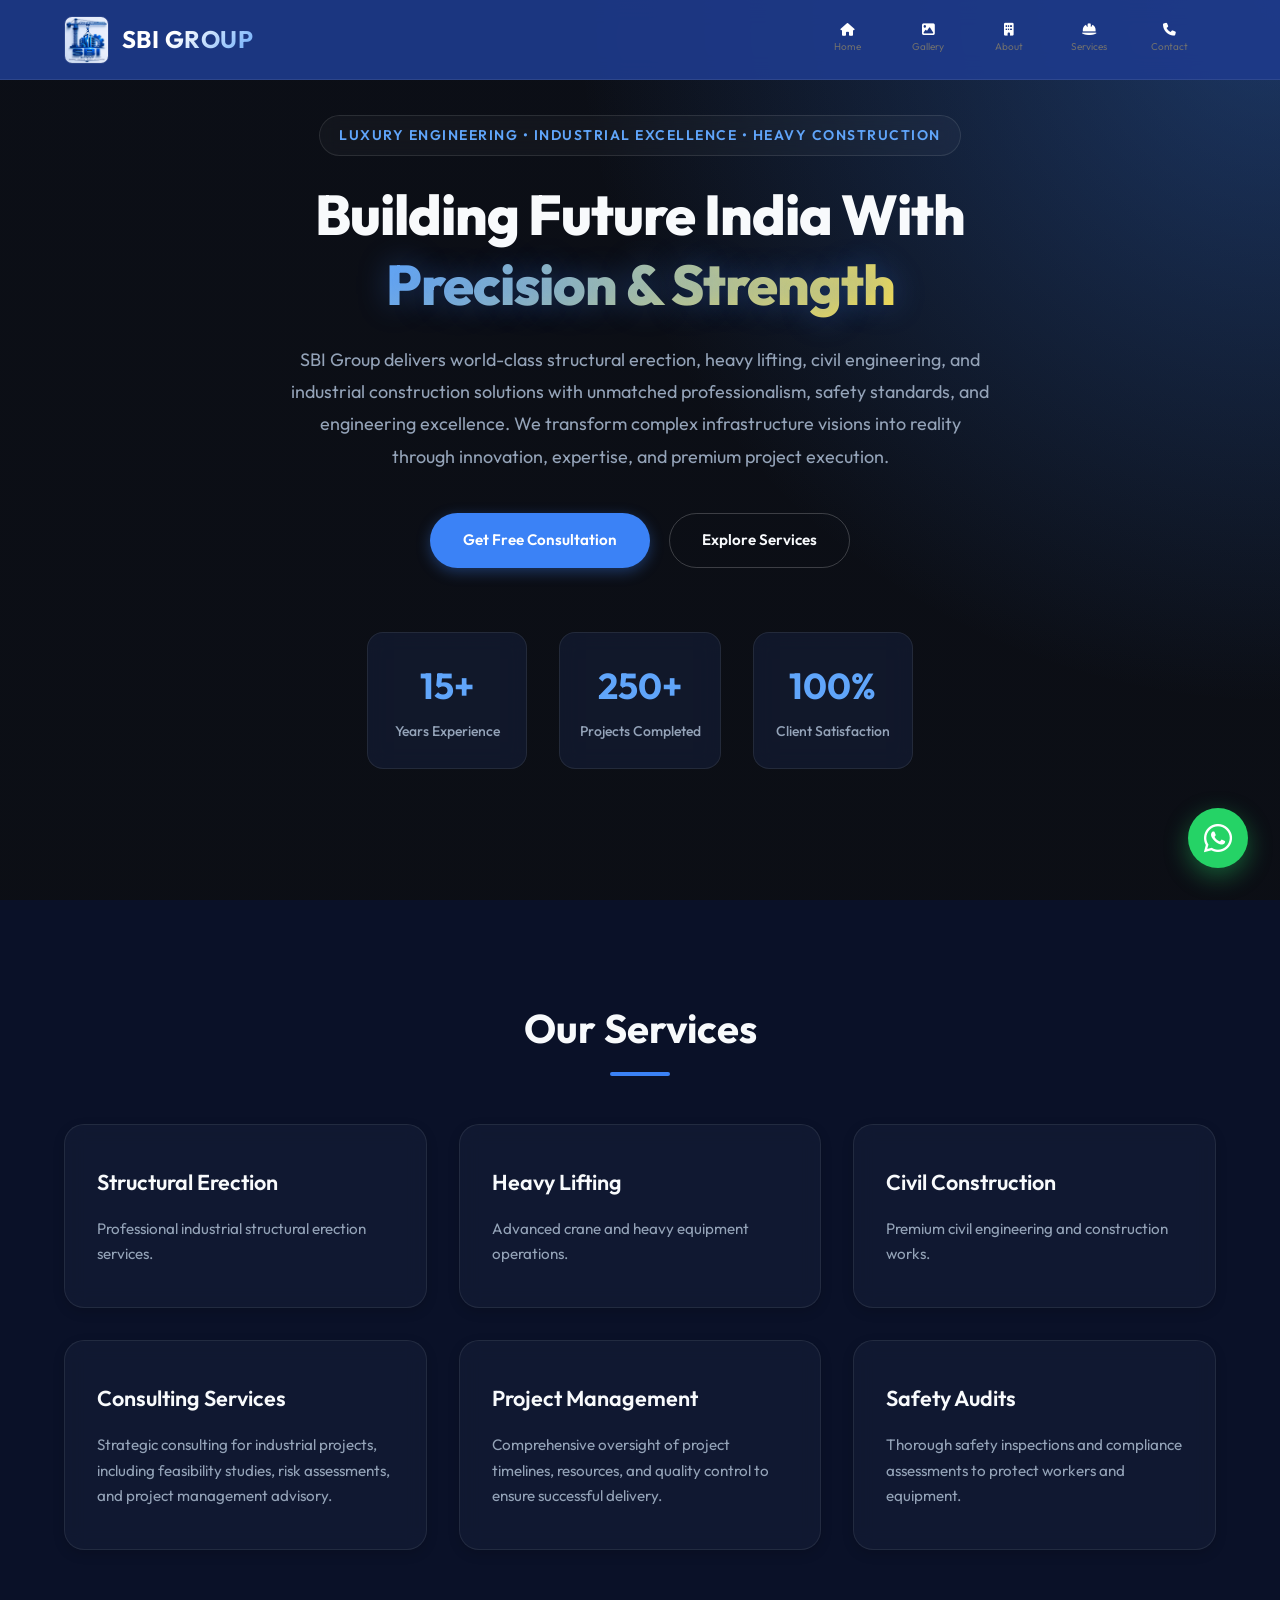
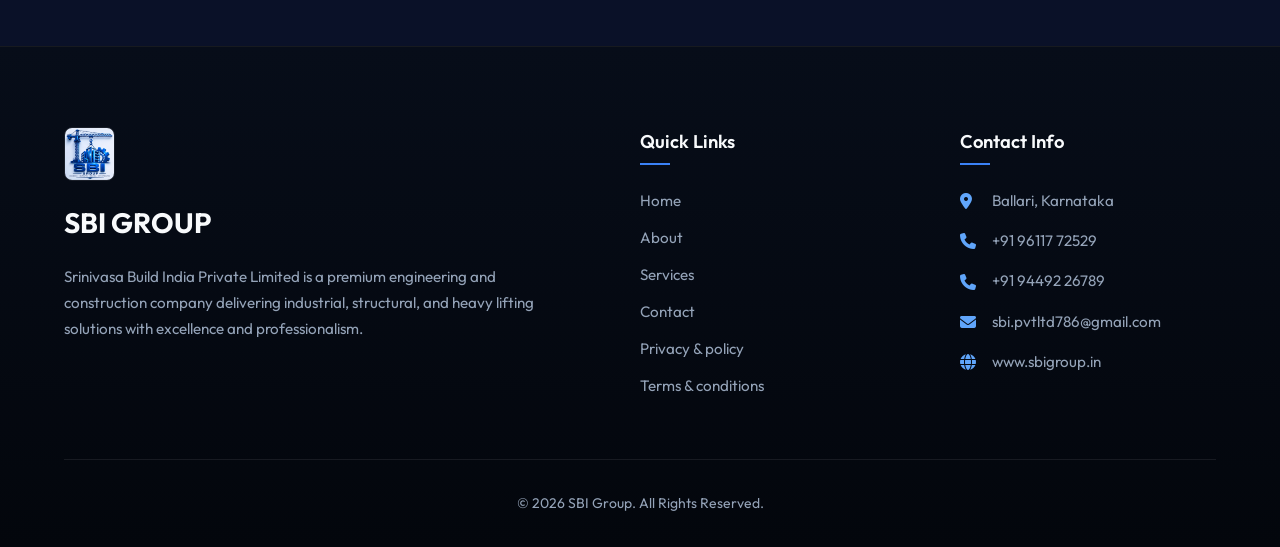
==== index.html @ 21bf0df6 "first" ====
<!DOCTYPE html>
<html>

<head>
    <title>SBI Group</title>
    <link rel="stylesheet" href="css/style.css">
    <link rel="icon" href="images/logo.jpeg">
    <link rel="stylesheet" href="https://cdnjs.cloudflare.com/ajax/libs/font-awesome/6.5.1/css/all.min.css">
    <script defer src="js/script.js"></script>
</head>

<body>

    <header>
        <div class="logo">
            <img src="images/logo.jpeg" alt="logo">
            <span>SBI GROUP</span>
        </div>
        <nav>

            <a href="index.html" class="">
                <i class="fas fa-home"></i>
                <span>Home</span>
            </a>

            <a href="gallery.html">
                <i class="fas fa-image"></i>
                <span>Gallery</span>
            </a>

            <a href="about.html">
                <i class="fas fa-building"></i>
                <span>About</span>
            </a>

            <a href="services.html">
                <i class="fas fa-helmet-safety"></i>
                <span>Services</span>
            </a>

            <a href="contact.html">
                <i class="fas fa-phone"></i>
                <span>Contact</span>
            </a>

        </nav>

    </header>

    <section class="hero">

        <div class="hero-overlay"></div>

        <div class="hero-content">

            <span class="hero-tagline">
                Luxury Engineering • Industrial Excellence • Heavy Construction
            </span>

            <h1>
                Building Future India With
                <span>Precision & Strength</span>
            </h1>

            <p>
                SBI Group delivers world-class structural erection, heavy lifting,
                civil engineering, and industrial construction solutions with
                unmatched professionalism, safety standards, and engineering excellence.
                We transform complex infrastructure visions into reality through innovation,
                expertise, and premium project execution.
            </p>

            <div class="hero-buttons">
                <a href="contact.html" class="btn btn-primary">
                    Get Free Consultation
                </a>

                <a href="services.html" class="btn btn-outline">
                    Explore Services
                </a>
            </div>

            <div class="hero-stats">

                <div class="stat-box">
                    <h2>15+</h2>
                    <span>Years Experience</span>
                </div>

                <div class="stat-box">
                    <h2>250+</h2>
                    <span>Projects Completed</span>
                </div>

                <div class="stat-box">
                    <h2>100%</h2>
                    <span>Client Satisfaction</span>
                </div>

            </div>

        </div>

    </section>

    <section>
        <h2 class="section-title">Our Services</h2>
        <div class="cards anim-fade-in-down anim-delay-2">
            <div class="card">
                <h3>Structural Erection</h3>
                <p>Professional industrial structural erection services.</p>
            </div>
            <div class="card anim-zoom-in anim-delay-4">
                <h3>Heavy Lifting</h3>
                <p>Advanced crane and heavy equipment operations.</p>
            </div>
            <div class="card">
                <h3>Civil Construction</h3>
                <p>Premium civil engineering and construction works.</p>
            </div>
            <div class="card anim-zoom-in anim-delay-6">
                <h3>Consulting Services</h3>
                <p>Strategic consulting for industrial projects, including feasibility studies, risk assessments, and
                    project management advisory.</p>
            </div>
            <div class="card anim-zoom-in anim-delay-7">
                <h3>Project Management</h3>
                <p>Comprehensive oversight of project timelines, resources, and quality control to ensure successful
                    delivery.</p>
            </div>
            <div class="card anim-zoom-in anim-delay-8">
                <h3>Safety Audits</h3>
                <p>Thorough safety inspections and compliance assessments to protect workers and equipment.</p>
            </div>
        </div>
    </section>

    <footer class="footer">
        <div class="footer-container">

            <div class="footer-brand">
                <img src="images/logo.jpeg" alt="SBI Group Logo">
                <h2>SBI GROUP</h2>
                <p>
                    Srinivasa Build India Private Limited is a premium engineering and
                    construction company delivering industrial, structural, and heavy lifting
                    solutions with excellence and professionalism.
                </p>
            </div>

            <div class="footer-links">
                <h3>Quick Links</h3>
                <a href="index.html">Home</a>
                <a href="about.html">About</a>
                <a href="services.html">Services</a>
                <a href="contact.html">Contact</a>
                <a href="privacy-policy.html">Privacy & policy</a>
                <a href="terms-and-conditions.html">Terms & conditions</a>
            </div>

            <div class="footer-contact">
                <h3>Contact Info</h3>
                <p><i class="fas fa-map-marker-alt"></i> Ballari, Karnataka</p>
                <p><i class="fas fa-phone"></i> +91 96117 72529</p>
                <p><i class="fas fa-phone"></i> +91 94492 26789</p>
                <p><i class="fas fa-envelope"></i> sbi.pvtltd786@gmail.com</p>
                <p><i class="fas fa-globe"></i> www.sbigroup.in</p>
            </div>

        </div>

        <div class="footer-bottom">
            <p>© 2026 SBI Group. All Rights Reserved.</p>
        </div>
    </footer>

    <!-- WhatsApp Floating Button -->
    <a href="https://wa.me/919611772529" class="whatsapp-float" target="_blank">
        <i class="fab fa-whatsapp"></i>
    </a>

    <!-- Font Awesome CDN -->
    <link rel="stylesheet" href="https://cdnjs.cloudflare.com/ajax/libs/font-awesome/6.5.1/css/all.min.css">

</body>

</html>
---- css/style.css ----
@import url('https://fonts.googleapis.com/css2?family=Outfit:wght@300;400;500;600;700;800&display=swap');

/* ================= CUSTOM PROPERTIES ================= */
:root {
    --primary-color: #3b82f6;
    /* Vibrant Royal Blue */
    --primary-hover: #1d4ed8;
    /* Cobalt Blue */
    --primary-glow: rgba(59, 130, 246, 0.35);
    --bg-dark: #0a1128;
    /* Premium Deep Navy Blue */
    --bg-card: rgba(20, 30, 55, 0.65);
    /* Semitransparent navy card */
    --bg-header: rgba(30, 58, 138, 0.92);
    /* Updated nav bar background */
    --border-color: rgba(255, 255, 255, 0.08);
    /* Fine border */
    --border-hover: rgba(59, 130, 246, 0.35);
    --text-main: #f8fafc;
    /* White text */
    --text-muted: #94a3b8;
    /* Ice grey text */
    --text-highlight: #60a5fa;
    /* Light Blue Accent */
    --font-family: 'Outfit', sans-serif;
    --header-height: 80px;
    --transition-smooth: all 0.3s cubic-bezier(0.4, 0, 0.2, 1);
}

/* ================= GLOBAL RESET ================= */
* {
    margin: 0;
    padding: 0;
    box-sizing: border-box;
    font-family: var(--font-family);
    scroll-behavior: smooth;
}

body {
    background: var(--bg-dark);
    color: var(--text-main);
    line-height: 1.6;
    overflow-x: hidden;
    -webkit-font-smoothing: antialiased;
}

/* ================= HEADER ================= */
header {
    position: fixed;
    top: 0;
    left: 0;
    width: 100%;
    height: var(--header-height);
    background: var(--bg-header);
    backdrop-filter: blur(12px);
    -webkit-backdrop-filter: blur(12px);
    z-index: 1000;
    padding: 0 4rem;
    display: flex;
    justify-content: space-between;
    align-items: center;
    border-bottom: 1px solid var(--border-color);
    transition: var(--transition-smooth);
}

.logo {
    display: flex;
    align-items: center;
    gap: 0.8rem;
    font-size: 1.5rem;
    font-weight: 700;
    color: var(--text-main);
    letter-spacing: 0.5px;
    text-decoration: none;
}

.logo img {
    height: 48px;
    width: auto;
    border-radius: 8px;
    border: 1px solid var(--border-color);
}

.logo span {
    background: linear-gradient(135deg, #fff 40%, var(--text-highlight));
    -webkit-background-clip: text;
    -webkit-text-fill-color: transparent;
}

/* ================= EXACT CAPSULE NAVBAR ================= */

nav {

    position: relative;
    background: transparent;

    display: flex;
    align-items: center;
    justify-content: center;

    gap: 0.3vw;

    width: fit-content;

    padding: 0.6vh 0.6vw;

    overflow: hidden;
}

/* ================= NAV ITEMS ================= */

nav a {

    position: relative;

    display: flex;
    flex-direction: column;

    align-items: center;
    justify-content: center;

    gap: 0.3vh;

    min-width: 6vw;

    padding: 1.2vh 1vw;

    color: #6f6f6f;

    text-decoration: none;

    font-size: 0.78vw;

    border-radius: 5vw;

    overflow: hidden;

    transition: 0.4s ease;

    z-index: 1;
}

/* ================= ICON ================= */

nav a i {

    font-size: 1vw;
    transition: 0.4s ease;
    color: #fff;
}

/* ================= TOP BAR ================= */

/* ================= PREMIUM HOVER EFFECT ================= */
nav a {
    position: relative;
    overflow: hidden;
    transition: color 0.3s cubic-bezier(0.25, 0.8, 0.25, 1), box-shadow 0.3s cubic-bezier(0.25, 0.8, 0.25, 1);
}

/* Centered diagonal glossy overlay */
nav a::before {
    content: '';
    position: absolute;
    inset: 0;
    background: linear-gradient(120deg, rgba(255, 255, 255, 0.2), rgba(255, 255, 255, 0.05), transparent);
    transform: translate(-50%, -50%) rotate(45deg) scaleX(0);
    transform-origin: left;
    transition: transform 0.4s cubic-bezier(0.25, 0.8, 0.25, 1);
    z-index: -1;
}

/* Hover state expands overlay */
nav a:hover::before,
nav a.active::before {
    transform: translate(-50%, -50%) rotate(45deg) scaleX(1);
}

nav a:hover,
nav a.active {
    color: #ffffff;
    box-shadow: 0 4px 12px rgba(255, 255, 255, 0.2);
}

nav a:hover i,
nav a.active i {
    transform: scale(1.08);
}

/* Subtle elevation */
nav a:hover,
nav a.active {
    box-shadow: 0 4px 12px rgba(255, 255, 255, 0.2);
}

/* ================= MOBILE ================= */

@media(max-width:768px) {

    nav {

        gap: 1vw;

        padding: 0.8vh 1vw;

        .gallery-card img {
    width: 100%;
    height: 300px;
    object-fit: cover;
    aspect-ratio: 4/3;
    background-color: #2a2a2a;
    transition: 0.7s ease;
    display: block;
}

        border-radius: 10vw;
    }

    nav a {

        min-width: 18vw;

        padding: 1.4vh 2vw;

        font-size: 2.8vw;
    }

    nav a i {

        font-size: 4vw;
    }

}

/* ================= HERO SECTION ================= */
.hero {
    position: relative;
    min-height: 100vh;
    padding-top: var(--header-height);
    display: flex;
    align-items: center;
    justify-content: center;
    text-align: center;
    overflow: hidden;
    background: linear-gradient(rgba(12, 14, 18, 0.8), rgba(12, 14, 18, 0.85)),
        url('https://images.unsplash.com/photo-1504307651254-35680f356dfd?q=80&w=1600&auto=format&fit=crop') no-repeat center center/cover;
}

.hero-overlay {
    position: absolute;
    inset: 0;
    background: radial-gradient(circle at top right, var(--primary-glow), transparent 45%);
    z-index: 1;
    pointer-events: none;
}

.hero-content {
    position: relative;
    z-index: 2;
    max-width: 850px;
    padding: 2rem;
    animation: fadeInUp 1.2s cubic-bezier(0.4, 0, 0.2, 1);
}

.hero-tagline {
    display: inline-block;
    margin-bottom: 1.5rem;
    padding: 0.5rem 1.2rem;
    border: 1px solid rgba(255, 255, 255, 0.1);
    border-radius: 50px;
    background: rgba(255, 255, 255, 0.03);
    backdrop-filter: blur(8px);
    color: var(--text-highlight);
    font-size: 0.875rem;
    font-weight: 600;
    letter-spacing: 1.5px;
    text-transform: uppercase;
}

.hero h1 {
    font-size: 3.5rem;
    line-height: 1.25;
    margin-bottom: 1.5rem;
    font-weight: 800;
    color: var(--text-main);
    letter-spacing: -1px;
}

.hero h1 span {
    background: linear-gradient(135deg, var(--text-highlight), #fde047);
    -webkit-background-clip: text;
    -webkit-text-fill-color: transparent;
    text-shadow: 0 0 30px var(--primary-glow);
}

.hero p {
    font-size: 1.125rem;
    color: var(--text-muted);
    line-height: 1.8;
    max-width: 700px;
    margin: 0 auto 2.5rem;
}

/* ================= BUTTONS ================= */
.hero-buttons {
    display: flex;
    justify-content: center;
    align-items: center;
    gap: 1.2rem;
    flex-wrap: wrap;
    margin-bottom: 4rem;
}

.btn {
    display: inline-flex;
    align-items: center;
    justify-content: center;
    padding: 0.875rem 2rem;
    border-radius: 50px;
    text-decoration: none;
    font-size: 0.95rem;
    font-weight: 600;
    transition: var(--transition-smooth);
    cursor: pointer;
    border: 1px solid transparent;
}

.btn-primary {
    background: var(--primary-color);
    color: #fff;
    box-shadow: 0 4px 14px var(--primary-glow);
}

.btn-primary:hover {
    background: var(--primary-hover);
    transform: translateY(-2px);
    box-shadow: 0 6px 20px var(--primary-glow);
}

.btn-outline {
    border: 1px solid rgba(255, 255, 255, 0.2);
    background: transparent;
    color: var(--text-main);
}

.btn-outline:hover {
    border-color: var(--primary-color);
    background: rgba(245, 158, 11, 0.05);
    color: var(--text-highlight);
    transform: translateY(-2px);
}

/* ================= HERO STATS ================= */
.hero-stats {
    display: flex;
    justify-content: center;
    gap: 2rem;
    flex-wrap: wrap;
}

.stat-box {
    min-width: 160px;
    padding: 1.5rem 1.2rem;
    border-radius: 16px;
    background: var(--bg-card);
    backdrop-filter: blur(10px);
    border: 1px solid var(--border-color);
    transition: var(--transition-smooth);
}

.stat-box:hover {
    transform: translateY(-4px);
    border-color: var(--border-hover);
    box-shadow: 0 10px 25px rgba(0, 0, 0, 0.3);
}

.stat-box h2 {
    color: var(--text-highlight);
    font-size: 2.25rem;
    margin-bottom: 0.25rem;
    font-weight: 700;
}

.stat-box span {
    color: var(--text-muted);
    font-size: 0.875rem;
    font-weight: 500;
}

/* ================= SECTIONS ================= */
section {
    padding: 6rem 4rem;
}

.inner-page-section {
    padding-top: calc(var(--header-height) + 4rem);
    min-height: 70vh;
}

.section-title {
    font-size: 2.5rem;
    font-weight: 700;
    margin-bottom: 3rem;
    text-align: center;
    color: var(--text-main);
    position: relative;
}

.section-title::after {
    content: '';
    display: block;
    width: 60px;
    height: 4px;
    background: var(--primary-color);
    margin: 0.75rem auto 0;
    border-radius: 2px;
}

.section-subtitle {
    text-align: center;
    color: var(--text-muted);
    max-width: 650px;
    margin: -2rem auto 3rem;
    font-size: 1.1rem;
}

/* ================= CARDS ================= */
.cards {
    display: grid;
    grid-template-columns: repeat(auto-fit, minmax(300px, 1fr));
    gap: 2rem;
    max-width: 1200px;
    margin: 0 auto;
}

.card {
    background: var(--bg-card);
    padding: 2.5rem 2rem;
    border-radius: 20px;
    transition: var(--transition-smooth);
    backdrop-filter: blur(10px);
    -webkit-backdrop-filter: blur(10px);
    border: 1px solid var(--border-color);
    position: relative;
    overflow: hidden;
    box-shadow: 0 4px 12px rgba(0, 0, 0, 0.15);
    /* Removed opacity and animation for visibility */
    opacity: 1;
    /* animation: cardFadeIn 0.8s ease forwards; */
}


.card::before {
    content: '';
    position: absolute;
    top: 0;
    left: 0;
    width: 100%;
    height: 4px;
    background: var(--primary-color);
    transform: scaleX(0);
    transition: var(--transition-smooth);
    transform-origin: left;
}

.card:hover {
    transform: translateY(-8px);
    border-color: var(--border-hover);
    box-shadow: 0 12px 30px rgba(0, 0, 0, 0.4);
}

.card:hover::before {
    transform: scaleX(1);
}

.card h3 {
    font-size: 1.35rem;
    font-weight: 600;
    margin-bottom: 1rem;
    color: var(--text-main);
}

.card p {
    color: var(--text-muted);
    font-size: 0.95rem;
    line-height: 1.7;
}

/* ================= FORM ================= */
form {
    max-width: 600px;
    margin: 0 auto;
    display: flex;
    flex-direction: column;
    gap: 1.5rem;
    background: var(--bg-card);
    padding: 3rem;
    border-radius: 24px;
    border: 1px solid var(--border-color);
    backdrop-filter: blur(10px);
}

.form-group {
    display: flex;
    flex-direction: column;
    gap: 0.5rem;
}

.form-group label {
    font-size: 0.9rem;
    font-weight: 500;
    color: var(--text-main);
}

input,
textarea {
    padding: 0.875rem 1.2rem;
    border: 1px solid var(--border-color);
    border-radius: 10px;
    background: rgba(7, 13, 25, 0.8);
    color: var(--text-main);
    font-size: 0.95rem;
    outline: none;
    transition: var(--transition-smooth);
    width: 100%;
}

input:focus,
textarea:focus {
    border-color: var(--primary-color);
    box-shadow: 0 0 0 3px var(--primary-glow);
}

button[type="submit"] {
    padding: 1rem;
    border: none;
    background: var(--primary-color);
    color: #fff;
    border-radius: 10px;
    cursor: pointer;
    font-size: 1rem;
    font-weight: 600;
    transition: var(--transition-smooth);
    margin-top: 1rem;
    box-shadow: 0 4px 14px var(--primary-glow);
}

button[type="submit"]:hover {
    background: var(--primary-hover);
    transform: translateY(-2px);
    box-shadow: 0 6px 20px var(--primary-glow);
}

/* ================= FOOTER ================= */
.footer {
    background: linear-gradient(180deg, #070d19, #03060c);
    padding: 5rem 4rem 2rem;
    color: var(--text-main);
    border-top: 1px solid var(--border-color);
}

.footer-brand h2,
.footer-links h3,
.footer-contact h3 {
    color: var(--text-main);
}

.footer-brand p,
.footer-links a,
.footer-contact p {
    color: var(--text-muted);
}

.footer-links a:hover {
    color: var(--text-highlight);
}

.footer-container {
    max-width: 1200px;
    margin: 0 auto 3rem;
    display: grid;
    grid-template-columns: 2fr 1fr 1fr;
    gap: 4rem;
}

.footer-brand {
    display: flex;
    flex-direction: column;
    gap: 1.2rem;
}

.footer-brand img {
    height: 54px;
    width: auto;
    align-self: flex-start;
    border-radius: 8px;
    border: 1px solid var(--border-color);
}

.footer-brand h2 {
    font-size: 1.75rem;
    font-weight: 700;
}

.footer-brand h2 span {
    color: var(--text-highlight);
}

.footer-brand p {
    line-height: 1.7;
    font-size: 0.95rem;
}

.footer-links h3,
.footer-contact h3 {
    margin-bottom: 1.5rem;
    font-size: 1.15rem;
    font-weight: 600;
    position: relative;
    padding-bottom: 0.5rem;
}

.footer-links h3::after,
.footer-contact h3::after {
    content: '';
    position: absolute;
    bottom: 0;
    left: 0;
    width: 30px;
    height: 2px;
    background: var(--primary-color);
}

.footer-links a {
    display: block;
    color: var(--text-muted);
    text-decoration: none;
    margin-bottom: 0.8rem;
    transition: var(--transition-smooth);
    font-size: 0.95rem;
}

.footer-links a:hover {
    color: var(--text-highlight);
    transform: translateX(4px);
}

.footer-contact p {
    margin-bottom: 1rem;
    color: var(--text-muted);
    font-size: 0.95rem;
    display: flex;
    align-items: center;
    gap: 0.75rem;
}

.footer-contact i {
    color: var(--text-highlight);
    font-size: 1rem;
    width: 20px;
}

.footer-bottom {
    border-top: 1px solid var(--border-color);
    padding-top: 2rem;
    text-align: center;
    color: var(--text-muted);
    font-size: 0.875rem;
    max-width: 1200px;
    margin: 0 auto;
}

/* ================= WHATSAPP FLOATING ================= */
.whatsapp-float {
    position: fixed;
    width: 60px;
    height: 60px;
    bottom: 2rem;
    right: 2rem;
    background: #25D366;
    color: #fff;
    border-radius: 50%;
    text-align: center;
    font-size: 2rem;
    display: flex;
    align-items: center;
    justify-content: center;
    box-shadow: 0 8px 24px rgba(37, 211, 102, 0.4);
    z-index: 1000;
    transition: var(--transition-smooth);
    text-decoration: none;
    animation: pulse 2s infinite;
}

.whatsapp-float:hover {
    transform: scale(1.1) translateY(-4px);
    background: #20ba5a;
    box-shadow: 0 12px 28px rgba(37, 211, 102, 0.6);
}

/* ================= ANIMATIONS ================= */
@keyframes fadeInUp {
    from {
        opacity: 0;
        transform: translateY(30px);
    }

    to {
        opacity: 1;
        transform: translateY(0);
    }
}

@keyframes pulse {
    0% {
        box-shadow: 0 0 0 0 rgba(37, 211, 102, 0.7);
    }

    70% {
        box-shadow: 0 0 0 15px rgba(37, 211, 102, 0);
    }

    100% {
        box-shadow: 0 0 0 0 rgba(37, 211, 102, 0);
    }
}


from {
    opacity: 0;
    transform: translateY(20px);
}

to {
    opacity: 1;
    transform: translateY(0);
}
}


/* ================= SPLIT LAYOUT ================= */
.split-layout {
    display: flex;
    align-items: center;
    gap: 2rem;
    margin: 6rem 0;
}

.split-layout.reverse {
    flex-direction: row-reverse;
}

.split-text {
    flex: 1;
}

.split-text h3 {
    font-size: 1.8rem;
    font-weight: 700;
    margin-bottom: 1.2rem;
    color: var(--text-highlight);
}

.split-text p {
    color: var(--text-muted);
    font-size: 1.05rem;
    line-height: 1.8;
    margin-bottom: 1rem;
}

.split-image {
    gap: 2vw;
    flex: 0.4;
}

/* Limit image width for better proportion */
.split-image img {
    width: 100%;
    max-width: 300px;
    height: auto;
    border-radius: 24px;
    border: 1px solid var(--border-color);
    box-shadow: 0 15px 35px rgba(0, 0, 0, 0.4);
    transition: var(--transition-smooth);
}

.split-image img:hover {
    transform: scale(1.02);
    border-color: var(--border-hover);
    box-shadow: 0 20px 40px var(--primary-glow);
}

/* ================= MOBILE RESPONSIVE ================= */
@media (max-width: 1024px) {
    header {
        padding: 0 2rem;
    }

    section {
        padding: 4rem 2rem;
    }

    .footer {
        padding: 4rem 2rem 2rem;
    }

    .footer-container {
        grid-template-columns: 1.5fr 1fr;
        gap: 3rem;
    }

    .footer-contact {
        grid-column: span 2;
    }
}

@media (max-width: 768px) {
    :root {
        --header-height: 120px;
    }

    header {
        flex-direction: column;
        justify-content: center;
        gap: 0.8rem;
        padding: 1rem 0;
        height: var(--header-height);
    }

    .logo {
        font-size: 1.3rem;
    }

    .logo img {
        height: 36px;
    }

    nav {
        gap: 1rem;
    }

    nav a {
        font-size: 0.9rem;
        padding: 0.2rem 0;
    }

    .hero h1 {
        font-size: 2.25rem;
    }

    .hero p {
        font-size: 1rem;
        margin-bottom: 2rem;
    }

    .hero-buttons {
        gap: 1rem;
        margin-bottom: 3rem;
    }

    .btn {
        width: 100%;
        padding: 0.8rem 1.5rem;
    }

    .hero-stats {
        gap: 1rem;
    }

    .stat-box {
        width: 100%;
        min-width: 100%;
    }

    .section-title {
        font-size: 2rem;
    }

    .cards {
    display: grid;
    grid-template-columns: repeat(auto-fit, minmax(250px, 1fr));
    gap: 2rem;
    margin-top: 2rem;
}

    form {
        padding: 2rem 1.5rem;
    }

    .footer-container {
        grid-template-columns: 1fr;
        gap: 2.5rem;
    }

    .footer-contact {
        grid-column: span 1;
    }

    .whatsapp-float {
        width: 50px;
        height: 50px;
        font-size: 1.5rem;
        bottom: 1.5rem;
        right: 1.5rem;
    }

    .split-layout,
    .split-layout.reverse {
        flex-direction: row;
        gap: 2rem;
        margin: 3rem 0;
    }

    .split-text h3 {
        font-size: 1.5rem;
    }

    .split-text p {
        font-size: 0.95rem;
    }
}
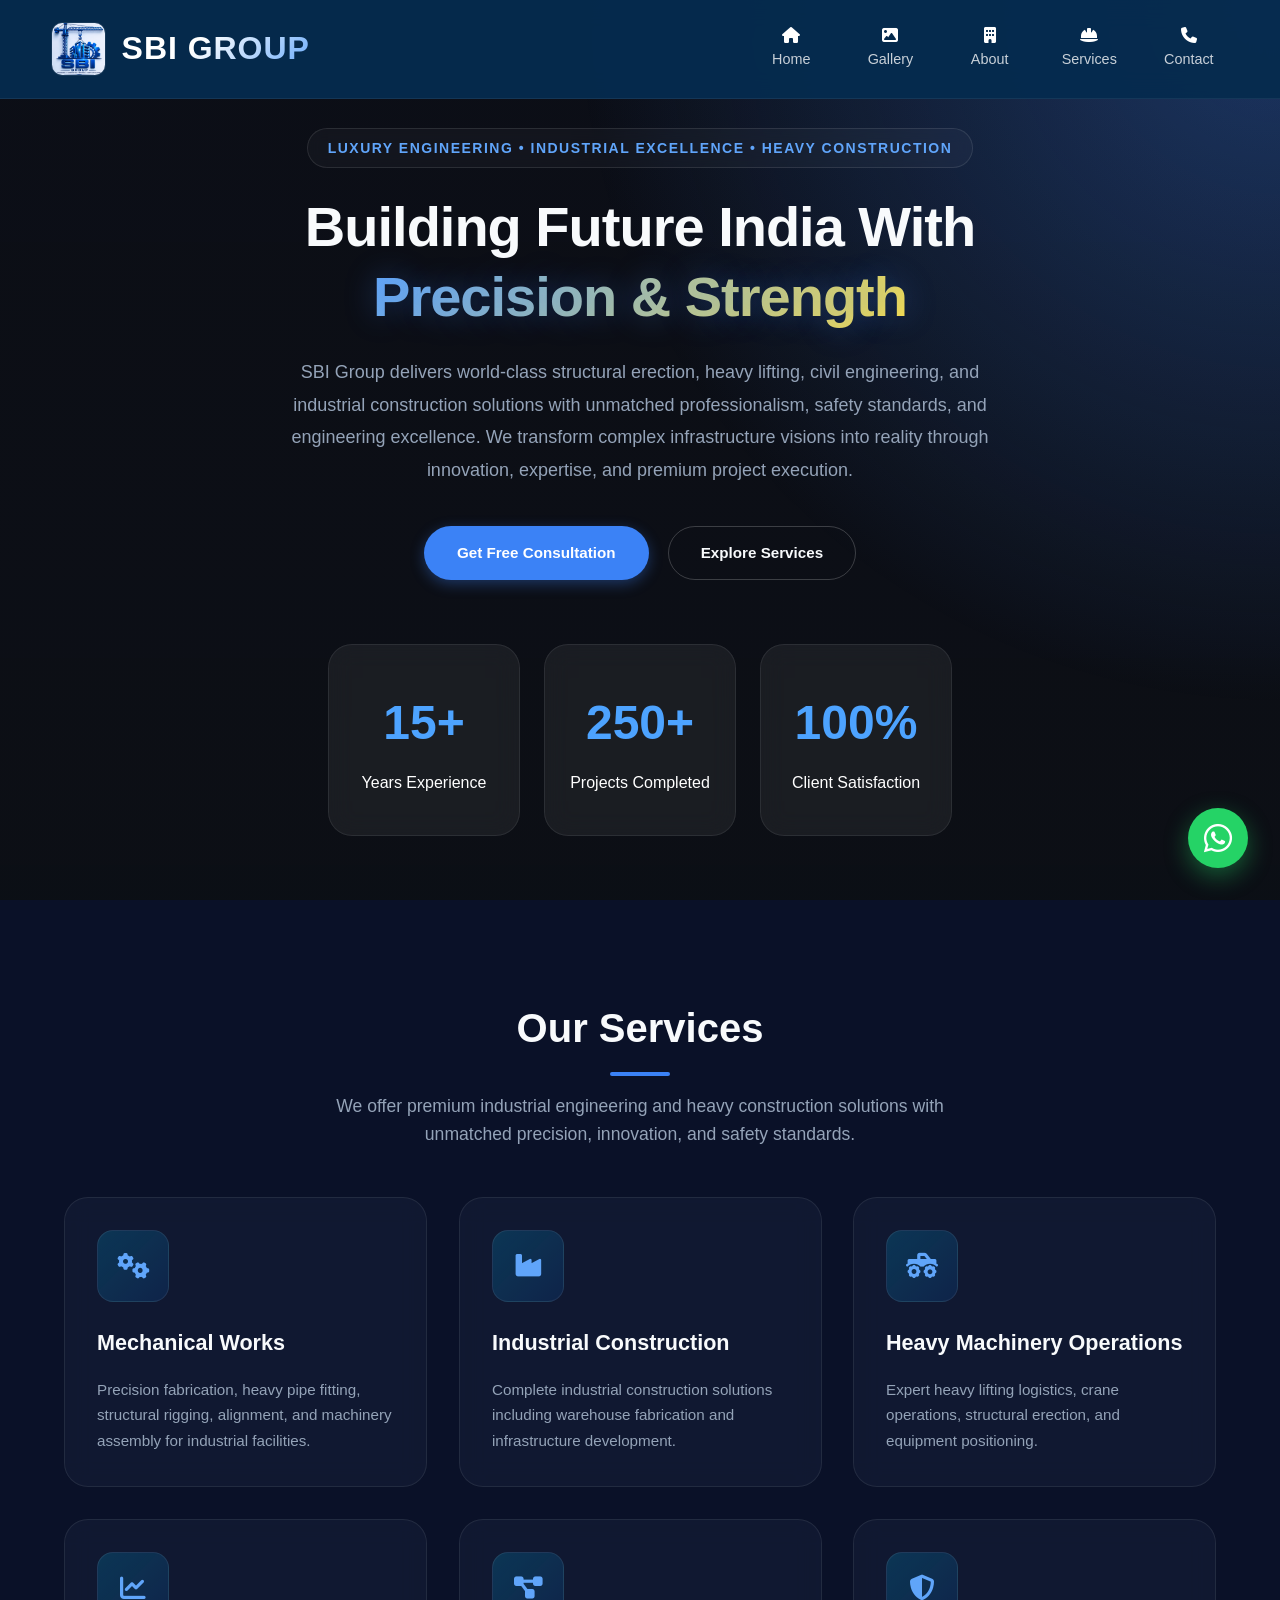
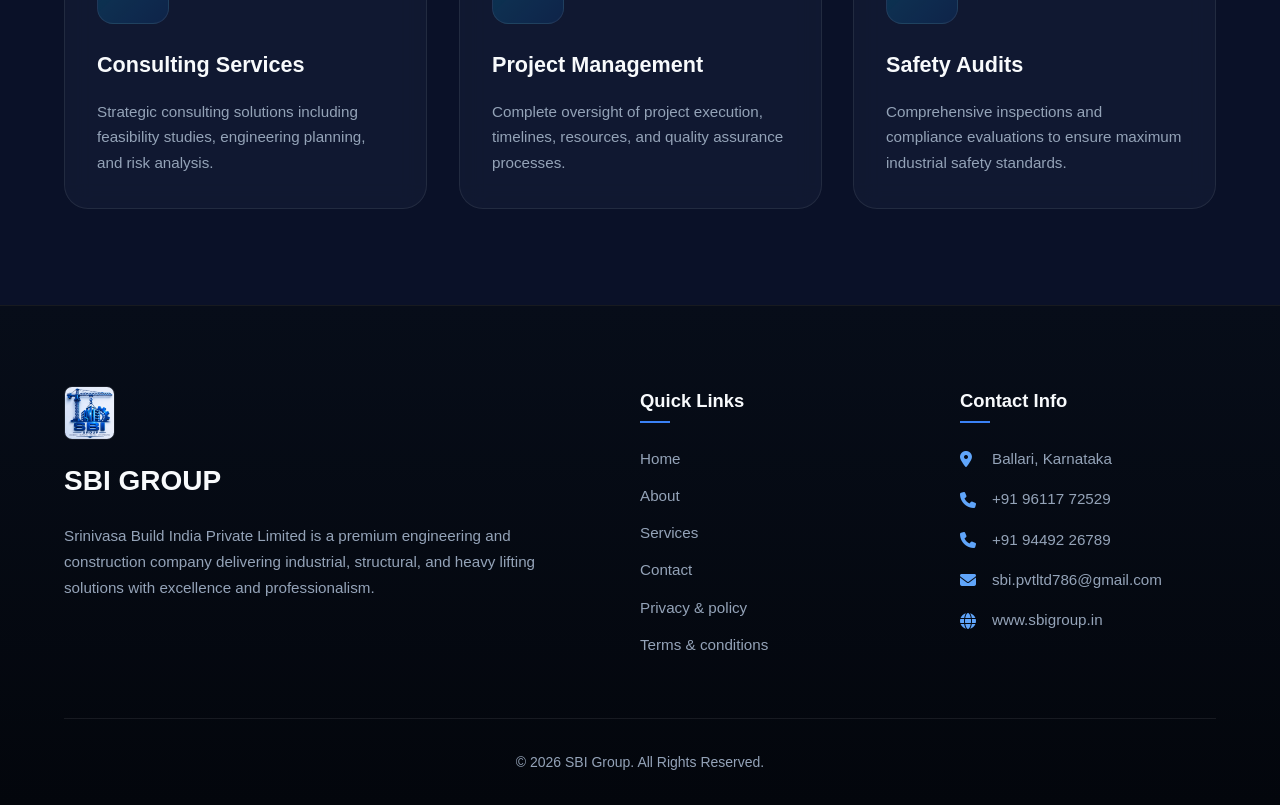
==== commit cb236821: "three" ====
--- a/index.html
+++ b/index.html
@@ -11,14 +11,19 @@
 
 <body>
 
-    <header>
+    <header class="main-header">
+
         <div class="logo">
+
             <img src="images/logo.jpeg" alt="logo">
+
             <span>SBI GROUP</span>
-        </div>
-        <nav>
-
-            <a href="index.html" class="">
+
+        </div>
+
+        <nav class="main-nav">
+
+            <a href="index.html">
                 <i class="fas fa-home"></i>
                 <span>Home</span>
             </a>
@@ -46,6 +51,7 @@
         </nav>
 
     </header>
+
 
     <section class="hero">
 
@@ -103,36 +109,111 @@
 
     </section>
 
-    <section>
-        <h2 class="section-title">Our Services</h2>
-        <div class="cards anim-fade-in-down anim-delay-2">
-            <div class="card">
-                <h3>Structural Erection</h3>
-                <p>Professional industrial structural erection services.</p>
-            </div>
-            <div class="card anim-zoom-in anim-delay-4">
-                <h3>Heavy Lifting</h3>
-                <p>Advanced crane and heavy equipment operations.</p>
-            </div>
-            <div class="card">
-                <h3>Civil Construction</h3>
-                <p>Premium civil engineering and construction works.</p>
-            </div>
-            <div class="card anim-zoom-in anim-delay-6">
+    <section class="inner-page-section">
+
+        <h2 class="section-title" data-aos="fade-up">
+            Our Services
+        </h2>
+
+        <p class="section-subtitle" data-aos="fade-up" data-aos-delay="100">
+            We offer premium industrial engineering and heavy construction solutions with
+            unmatched precision, innovation, and safety standards.
+        </p>
+
+        <div class="cards">
+
+            <div class="card service-card" data-aos="zoom-in">
+
+                <div class="service-icon">
+                    <i class="fas fa-gears"></i>
+                </div>
+
+                <h3>Mechanical Works</h3>
+
+                <p>
+                    Precision fabrication, heavy pipe fitting, structural rigging,
+                    alignment, and machinery assembly for industrial facilities.
+                </p>
+
+            </div>
+
+            <div class="card service-card" data-aos="zoom-in" data-aos-delay="100">
+
+                <div class="service-icon">
+                    <i class="fas fa-industry"></i>
+                </div>
+
+                <h3>Industrial Construction</h3>
+
+                <p>
+                    Complete industrial construction solutions including warehouse
+                    fabrication and infrastructure development.
+                </p>
+
+            </div>
+
+            <div class="card service-card" data-aos="zoom-in" data-aos-delay="200">
+
+                <div class="service-icon">
+                    <i class="fas fa-truck-monster"></i>
+                </div>
+
+                <h3>Heavy Machinery Operations</h3>
+
+                <p>
+                    Expert heavy lifting logistics, crane operations,
+                    structural erection, and equipment positioning.
+                </p>
+
+            </div>
+
+            <div class="card service-card" data-aos="zoom-in">
+
+                <div class="service-icon">
+                    <i class="fas fa-chart-line"></i>
+                </div>
+
                 <h3>Consulting Services</h3>
-                <p>Strategic consulting for industrial projects, including feasibility studies, risk assessments, and
-                    project management advisory.</p>
-            </div>
-            <div class="card anim-zoom-in anim-delay-7">
+
+                <p>
+                    Strategic consulting solutions including feasibility studies,
+                    engineering planning, and risk analysis.
+                </p>
+
+            </div>
+
+            <div class="card service-card" data-aos="zoom-in" data-aos-delay="100">
+
+                <div class="service-icon">
+                    <i class="fas fa-diagram-project"></i>
+                </div>
+
                 <h3>Project Management</h3>
-                <p>Comprehensive oversight of project timelines, resources, and quality control to ensure successful
-                    delivery.</p>
-            </div>
-            <div class="card anim-zoom-in anim-delay-8">
+
+                <p>
+                    Complete oversight of project execution, timelines,
+                    resources, and quality assurance processes.
+                </p>
+
+            </div>
+
+            <div class="card service-card" data-aos="zoom-in" data-aos-delay="200">
+
+                <div class="service-icon">
+                    <i class="fas fa-shield-halved"></i>
+                </div>
+
                 <h3>Safety Audits</h3>
-                <p>Thorough safety inspections and compliance assessments to protect workers and equipment.</p>
-            </div>
-        </div>
+
+                <p>
+                    Comprehensive inspections and compliance evaluations
+                    to ensure maximum industrial safety standards.
+                </p>
+
+            </div>
+
+        </div>
+
     </section>
 
     <footer class="footer">
--- a/css/style.css
+++ b/css/style.css
@@ -1,3 +1,18 @@
+* {
+
+    margin: 0;
+
+    padding: 0;
+
+    box-sizing: border-box;
+}
+
+html,
+body {
+
+    overflow-x: hidden;
+}
+
 @import url('https://fonts.googleapis.com/css2?family=Outfit:wght@300;400;500;600;700;800&display=swap');
 
 /* ================= CUSTOM PROPERTIES ================= */
@@ -103,6 +118,7 @@
     width: fit-content;
 
     padding: 0.6vh 0.6vw;
+    box-shadow: -10px 0 30px rgba(0, 0, 0, 0.45);
 
     overflow: hidden;
 }
@@ -110,33 +126,20 @@
 /* ================= NAV ITEMS ================= */
 
 nav a {
-
     position: relative;
-
     display: flex;
     flex-direction: column;
-
     align-items: center;
     justify-content: center;
-
     gap: 0.3vh;
-
-    min-width: 6vw;
-
-    padding: 1.2vh 1vw;
-
+    min-width: auto;
+    padding: 0.6rem 0.8rem;
     color: #6f6f6f;
-
     text-decoration: none;
-
-    font-size: 0.78vw;
-
-    border-radius: 5vw;
-
+    font-size: 1rem;
+    border-radius: 0.5rem;
     overflow: hidden;
-
     transition: 0.4s ease;
-
     z-index: 1;
 }
 
@@ -144,7 +147,7 @@
 
 nav a i {
 
-    font-size: 1vw;
+    font-size: 1rem;
     transition: 0.4s ease;
     color: #fff;
 }
@@ -195,48 +198,11 @@
 
 /* ================= MOBILE ================= */
 
-@media(max-width:768px) {
-
-    nav {
-
-        gap: 1vw;
-
-        padding: 0.8vh 1vw;
-
-        .gallery-card img {
-    width: 100%;
-    height: 300px;
-    object-fit: cover;
-    aspect-ratio: 4/3;
-    background-color: #2a2a2a;
-    transition: 0.7s ease;
-    display: block;
-}
-
-        border-radius: 10vw;
-    }
-
-    nav a {
-
-        min-width: 18vw;
-
-        padding: 1.4vh 2vw;
-
-        font-size: 2.8vw;
-    }
-
-    nav a i {
-
-        font-size: 4vw;
-    }
-
-}
-
-/* ================= HERO SECTION ================= */
 .hero {
     position: relative;
-    min-height: 100vh;
-    padding-top: var(--header-height);
+
+    min-height: calc(100vh - 4.8rem);
+    padding-top: 0;
     display: flex;
     align-items: center;
     justify-content: center;
@@ -350,51 +316,150 @@
     transform: translateY(-2px);
 }
 
-/* ================= HERO STATS ================= */
+/* =========================================================
+   HERO STATS SQUARE CARDS
+========================================================= */
+
 .hero-stats {
+
     display: flex;
+
     justify-content: center;
-    gap: 2rem;
+
+    align-items: center;
+
+    gap: 1.5rem;
+
     flex-wrap: wrap;
 }
 
-.stat-box {
-    min-width: 160px;
-    padding: 1.5rem 1.2rem;
-    border-radius: 16px;
-    background: var(--bg-card);
-    backdrop-filter: blur(10px);
-    border: 1px solid var(--border-color);
-    transition: var(--transition-smooth);
-}
-
-.stat-box:hover {
-    transform: translateY(-4px);
-    border-color: var(--border-hover);
-    box-shadow: 0 10px 25px rgba(0, 0, 0, 0.3);
-}
-
-.stat-box h2 {
-    color: var(--text-highlight);
-    font-size: 2.25rem;
-    margin-bottom: 0.25rem;
-    font-weight: 700;
-}
-
-.stat-box span {
-    color: var(--text-muted);
-    font-size: 0.875rem;
-    font-weight: 500;
-}
+
+/* ================= STAT BOX ================= */
+
+.hero-stats .stat-box {
+
+    width: 13rem;
+
+    height: 13rem;
+
+    border-radius: 1.5rem;
+
+    background: rgba(255, 255, 255, 0.06);
+
+    border: 0.08rem solid rgba(255, 255, 255, 0.08);
+
+    backdrop-filter: blur(0.8rem);
+
+    display: flex;
+
+    flex-direction: column;
+
+    justify-content: center;
+
+    align-items: center;
+
+    text-align: center;
+
+    transition: all 0.4s ease;
+
+    padding: 1.5rem;
+}
+
+
+/* ================= NUMBER ================= */
+
+.hero-stats .stat-box h2 {
+
+    font-size: 3rem;
+
+    margin-bottom: 0.6rem;
+
+    color: #4da3ff;
+}
+
+
+/* ================= TEXT ================= */
+
+.hero-stats .stat-box span {
+
+    font-size: 1rem;
+
+    line-height: 1.5;
+
+    color: #ffffff;
+}
+
+
+/* ================= HOVER ================= */
+
+.hero-stats .stat-box:hover {
+
+    transform: translateY(-0.5rem);
+
+    box-shadow: 0 1rem 2rem rgba(0, 0, 0, 0.35);
+}
+
+
+/* ================= TABLET ================= */
+
+@media screen and (max-width: 992px) {
+
+    .hero-stats .stat-box {
+
+        width: 11rem;
+
+        height: 11rem;
+    }
+
+}
+
+
+/* ================= MOBILE ================= */
+
+@media screen and (max-width: 768px) {
+
+    .hero-stats {
+
+        gap: 1rem;
+    }
+
+    .hero-stats .stat-box {
+
+        width: 9rem;
+
+        height: 9rem;
+
+        padding: 1rem;
+    }
+
+    .hero-stats .stat-box h2 {
+
+        font-size: 2rem;
+    }
+
+    .hero-stats .stat-box span {
+
+        font-size: 0.8rem;
+    }
+
+}
+
 
 /* ================= SECTIONS ================= */
 section {
-    padding: 6rem 4rem;
+
+    padding: 2rem 4rem;
 }
 
 .inner-page-section {
-    padding-top: calc(var(--header-height) + 4rem);
-    min-height: 70vh;
+
+    min-height: calc(100vh - 4.8rem);
+
+    display: block;
+
+    padding-top: 0 !important;
+
+    padding-bottom: 4rem;
 }
 
 .section-title {
@@ -433,20 +498,58 @@
     margin: 0 auto;
 }
 
-.card {
-    background: var(--bg-card);
-    padding: 2.5rem 2rem;
-    border-radius: 20px;
-    transition: var(--transition-smooth);
-    backdrop-filter: blur(10px);
-    -webkit-backdrop-filter: blur(10px);
-    border: 1px solid var(--border-color);
-    position: relative;
-    overflow: hidden;
-    box-shadow: 0 4px 12px rgba(0, 0, 0, 0.15);
-    /* Removed opacity and animation for visibility */
-    opacity: 1;
-    /* animation: cardFadeIn 0.8s ease forwards; */
+.card.service-card {
+    opacity: 0;
+    animation: cardAnim 0.9s ease forwards;
+}
+
+@keyframes cardAnim {
+    0% {
+        opacity: 0;
+        transform: translateY(30px) rotate(-5deg) scale(0.95);
+    }
+
+    100% {
+        opacity: 1;
+        transform: translateY(0) rotate(0deg) scale(1);
+    }
+}
+
+/* Staggered delays for each card */
+.card.service-card:nth-child(1) {
+    animation-delay: 0.1s;
+}
+
+.card.service-card:nth-child(2) {
+    animation-delay: 0.2s;
+}
+
+.card.service-card:nth-child(3) {
+    animation-delay: 0.3s;
+}
+
+.card.service-card:nth-child(4) {
+    animation-delay: 0.4s;
+}
+
+.card.service-card:nth-child(5) {
+    animation-delay: 0.5s;
+}
+
+.card.service-card:nth-child(6) {
+    animation-delay: 0.6s;
+}
+
+@keyframes slideUp {
+    from {
+        opacity: 0;
+        transform: translateY(30px);
+    }
+
+    to {
+        opacity: 1;
+        transform: translateY(0);
+    }
 }
 
 
@@ -726,18 +829,6 @@
 }
 
 
-from {
-    opacity: 0;
-    transform: translateY(20px);
-}
-
-to {
-    opacity: 1;
-    transform: translateY(0);
-}
-}
-
-
 /* ================= SPLIT LAYOUT ================= */
 .split-layout {
     display: flex;
@@ -814,108 +905,1510 @@
     }
 }
 
-@media (max-width: 768px) {
-    :root {
-        --header-height: 120px;
-    }
-
-    header {
-        flex-direction: column;
-        justify-content: center;
-        gap: 0.8rem;
-        padding: 1rem 0;
-        height: var(--header-height);
-    }
-
-    .logo {
-        font-size: 1.3rem;
-    }
-
-    .logo img {
-        height: 36px;
-    }
-
-    nav {
-        gap: 1rem;
-    }
-
-    nav a {
-        font-size: 0.9rem;
-        padding: 0.2rem 0;
-    }
+@import url('https://fonts.googleapis.com/css2?family=Poppins:wght@300;400;500;600;700&display=swap');
+
+::-webkit-scrollbar {
+    width: 10px;
+}
+
+::-webkit-scrollbar-track {
+    background: #021426;
+}
+
+::-webkit-scrollbar-thumb {
+    background: #00c2ff;
+    border-radius: 20px;
+}
+
+/* BACKGROUND */
+
+.bg-grid {
+    position: fixed;
+    inset: 0;
+    background-image:
+        linear-gradient(rgba(255, 255, 255, 0.03) 1px, transparent 1px),
+        linear-gradient(90deg, rgba(255, 255, 255, 0.03) 1px, transparent 1px);
+    background-size: 50px 50px;
+    z-index: -3;
+}
+
+.glow1 {
+    position: fixed;
+    width: 500px;
+    height: 500px;
+    background: #00c2ff20;
+    filter: blur(120px);
+    top: -100px;
+    right: -100px;
+    z-index: -2;
+}
+
+.glow2 {
+    position: fixed;
+    width: 400px;
+    height: 400px;
+    background: #0077ff20;
+    filter: blur(120px);
+    bottom: -100px;
+    left: -100px;
+    z-index: -2;
+}
+
+/* HEADER */
+
+.gallery-header {
+    padding: 120px 8% 50px;
+    text-align: center;
+}
+
+.gallery-header h1 {
+    font-size: 4rem;
+    font-weight: 700;
+    text-transform: uppercase;
+    background: linear-gradient(to right, #ffffff, #00c2ff);
+    -webkit-background-clip: text;
+    -webkit-text-fill-color: transparent;
+    margin-bottom: 20px;
+}
+
+.gallery-header p {
+    max-width: 850px;
+    margin: auto;
+    color: #c8d7e5;
+    line-height: 1.8;
+}
+
+/* FILTER */
+
+.filter-buttons {
+    display: flex;
+    justify-content: center;
+    gap: 20px;
+    flex-wrap: wrap;
+    margin-top: 50px;
+}
+
+.filter-btn {
+    padding: 14px 30px;
+    border: none;
+    cursor: pointer;
+    background: rgba(255, 255, 255, 0.08);
+    color: white;
+    border-radius: 50px;
+    font-size: 15px;
+    transition: 0.4s;
+    border: 1px solid rgba(255, 255, 255, 0.08);
+}
+
+.filter-btn.active,
+.filter-btn:hover {
+    background: linear-gradient(135deg, #00c2ff, #0077ff);
+    transform: translateY(-5px);
+    box-shadow: 0 10px 30px rgba(0, 194, 255, 0.35);
+}
+
+/* GALLERY */
+
+.gallery-container {
+    padding: 20px 8% 100px;
+}
+
+/* =========================================================
+   PROFESSIONAL GALLERY LAYOUT
+========================================================= */
+
+.gallery-grid {
+
+    display: grid;
+
+    grid-template-columns: repeat(auto-fit, minmax(18rem, 1fr));
+
+    gap: 1.8rem;
+
+    align-items: start;
+
+    justify-content: center;
+
+    width: 100%;
+
+    margin-top: 2rem;
+}
+
+
+/* ================= GALLERY CARD ================= */
+
+.gallery-card {
+
+    position: relative;
+
+    width: 100%;
+
+    height: 18rem;
+
+    overflow: hidden;
+
+    border-radius: 1.5rem;
+
+    background: rgba(255, 255, 255, 0.05);
+
+    border: 0.08rem solid rgba(255, 255, 255, 0.08);
+
+    backdrop-filter: blur(0.8rem);
+
+    transition: all 0.4s ease;
+
+    margin: auto;
+}
+
+
+/* ================= IMAGE ================= */
+
+.gallery-card img {
+
+    width: 100%;
+
+    height: 100%;
+
+    object-fit: cover;
+
+    transition: transform 0.5s ease;
+}
+
+
+/* ================= HOVER ================= */
+
+.gallery-card:hover img {
+
+    transform: scale(1.06);
+}
+
+.gallery-card:hover {
+
+    transform: translateY(-0.5rem);
+
+    box-shadow: 0 1rem 2rem rgba(0, 0, 0, 0.35);
+}
+
+
+/* ================= TABLET ================= */
+
+@media screen and (max-width: 992px) {
+
+    .gallery-grid {
+
+        grid-template-columns: repeat(2, 1fr);
+    }
+
+    .gallery-card {
+
+        height: 16rem;
+    }
+}
+
+
+/* ================= MOBILE ================= */
+
+@media screen and (max-width: 768px) {
+
+    .gallery-grid {
+
+        grid-template-columns: 1fr;
+
+        gap: 1.4rem;
+    }
+
+    .gallery-card {
+
+        height: 14rem;
+
+        max-width: 22rem;
+    }
+}
+
+
+/* ================= SMALL MOBILE ================= */
+
+@media screen and (max-width: 480px) {
+
+    .gallery-card {
+
+        height: 13rem;
+
+        border-radius: 1.2rem;
+    }
+}
+
+
+/* OVERLAY */
+
+.overlay {
+    position: absolute;
+    inset: 0;
+    background: linear-gradient(to top, rgba(0, 0, 0, 0.95), rgba(0, 0, 0, 0.15));
+    display: flex;
+    flex-direction: column;
+    justify-content: flex-end;
+    padding: 30px;
+}
+
+.overlay h3 {
+    font-size: 1.6rem;
+    margin-bottom: 10px;
+    transform: translateY(40px);
+    opacity: 0;
+    transition: 0.6s;
+}
+
+.overlay p {
+    color: #d7e6f2;
+    line-height: 1.6;
+    transform: translateY(40px);
+    opacity: 0;
+    transition: 0.8s;
+}
+
+.gallery-card:hover .overlay h3,
+.gallery-card:hover .overlay p {
+    transform: translateY(0);
+    opacity: 1;
+}
+
+/* TAG */
+
+.tag {
+    position: absolute;
+    top: 20px;
+    left: 20px;
+    padding: 10px 18px;
+    border-radius: 30px;
+    font-size: 13px;
+    font-weight: 600;
+    z-index: 5;
+    backdrop-filter: blur(10px);
+}
+
+.civil .tag {
+    background: #00c2ff30;
+    border: 1px solid #00c2ff80;
+}
+
+.mechanical .tag {
+    background: #ff880020;
+    border: 1px solid #ff880080;
+}
+
+/* ICON */
+
+.icon-box {
+    position: absolute;
+    top: 20px;
+    right: 20px;
+    width: 50px;
+    height: 50px;
+    border-radius: 50%;
+    background: rgba(255, 255, 255, 0.08);
+    display: flex;
+    align-items: center;
+    justify-content: center;
+    font-size: 20px;
+    z-index: 5;
+    backdrop-filter: blur(10px);
+}
+
+.mechanical .icon-box {
+    animation: rotateGear 6s linear infinite;
+}
+
+/* LIGHT EFFECT */
+
+.light {
+    position: absolute;
+    top: 0;
+    left: -120%;
+    width: 60%;
+    height: 100%;
+    background: rgba(255, 255, 255, 0.2);
+    transform: skewX(-25deg);
+}
+
+.gallery-card:hover .light {
+    animation: shine 1s ease;
+}
+
+/* ANIMATION */
+
+@keyframes shine {
+    100% {
+        left: 150%;
+    }
+}
+
+@keyframes rotateGear {
+    100% {
+        transform: rotate(360deg);
+    }
+}
+
+/* RESPONSIVE */
+/* ================= DEFAULT HAMBURGER ================= */
+
+.nav-toggle {
+    display: none;
+}
+
+@media(max-width:768px) {
+
+    .gallery-header h1 {
+        font-size: 2.8rem;
+    }
+
+    .gallery-grid {
+        grid-template-columns: 1fr;
+    }
+
+    .gallery-card {
+        height: 320px;
+    }
+
+}
+
+/* ================= SMALL MOBILE ================= */
+
+@media screen and (max-width: 480px) {
 
     .hero h1 {
-        font-size: 2.25rem;
+        font-size: 1.9rem;
+    }
+
+    .section-title {
+        font-size: 1.7rem;
+    }
+
+    .gallery-header h1 {
+        font-size: 1.9rem;
+    }
+
+}
+
+.card {
+    position: relative;
+    overflow: hidden;
+}
+
+header.nav-open .nav-toggle span:nth-child(1) {
+    transform: rotate(45deg) translate(5px, 5px);
+}
+
+header.nav-open .nav-toggle span:nth-child(2) {
+    opacity: 0;
+}
+
+header.nav-open .nav-toggle span:nth-child(3) {
+    transform: rotate(-45deg) translate(5px, -5px);
+}
+
+img {
+    max-width: 100%;
+    display: block;
+}
+
+/* ================= CARD BASE FIX ================= */
+
+.card {
+    position: relative;
+    overflow: hidden;
+
+    background: var(--bg-card);
+
+    border: 1px solid var(--border-color);
+
+    border-radius: 1.5rem;
+
+    padding: 2rem;
+
+    backdrop-filter: blur(12px);
+
+    transition: var(--transition-smooth);
+}
+
+/* ================= SERVICE ICON ================= */
+
+.service-icon {
+    width: 4.5rem;
+    height: 4.5rem;
+
+    display: flex;
+    align-items: center;
+    justify-content: center;
+
+    margin-bottom: 1.5rem;
+
+    border-radius: 1rem;
+
+    background: linear-gradient(135deg,
+            rgba(0, 194, 255, 0.18),
+            rgba(0, 119, 255, 0.12));
+
+    border: 1px solid rgba(255, 255, 255, 0.08);
+
+    color: var(--text-highlight);
+
+    font-size: 1.6rem;
+
+    transition: 0.4s ease;
+}
+
+.card:hover .service-icon {
+    transform: rotateY(180deg) scale(1.08);
+}
+
+/* ================= LEGAL PAGES ================= */
+
+.policy-container,
+.terms-container {
+
+    max-width: 56rem;
+
+    margin: auto;
+
+    padding: 3rem;
+
+    border-radius: 1.5rem;
+
+    background: var(--bg-card);
+
+    border: 1px solid var(--border-color);
+
+    backdrop-filter: blur(12px);
+
+    box-shadow: 0 1.25rem 3.75rem rgba(0, 0, 0, 0.28);
+}
+
+.policy-container h3,
+.terms-container h3 {
+
+    font-size: 1.35rem;
+
+    margin: 2rem 0 1rem;
+
+    color: var(--text-highlight);
+
+    line-height: 1.5;
+}
+
+.policy-container p,
+.terms-container p {
+
+    color: var(--text-muted);
+
+    line-height: 1.9;
+
+    margin-bottom: 1rem;
+
+    font-size: 1rem;
+}
+
+/* ================= CONTACT PAGE ================= */
+
+form {
+
+    width: 100%;
+
+    max-width: 42rem;
+}
+
+input,
+textarea {
+
+    min-height: 3.4rem;
+}
+
+textarea {
+
+    min-height: 9rem;
+
+    resize: vertical;
+}
+
+/* ================= BUTTON FIX ================= */
+
+button,
+.btn {
+
+    font-family: inherit;
+}
+
+/* ================= TABLET RESPONSIVE ================= */
+
+@media screen and (max-width: 992px) {
+
+    html {
+        font-size: 95%;
+    }
+
+    .hero h1 {
+        font-size: 3rem;
     }
 
     .hero p {
         font-size: 1rem;
-        margin-bottom: 2rem;
-    }
-
-    .hero-buttons {
-        gap: 1rem;
-        margin-bottom: 3rem;
-    }
-
-    .btn {
-        width: 100%;
-        padding: 0.8rem 1.5rem;
-    }
-
-    .hero-stats {
-        gap: 1rem;
-    }
-
-    .stat-box {
-        width: 100%;
-        min-width: 100%;
-    }
-
-    .section-title {
-        font-size: 2rem;
     }
 
     .cards {
-    display: grid;
-    grid-template-columns: repeat(auto-fit, minmax(250px, 1fr));
-    gap: 2rem;
-    margin-top: 2rem;
-}
-
-    form {
-        padding: 2rem 1.5rem;
+        grid-template-columns: repeat(2, 1fr);
     }
 
     .footer-container {
-        grid-template-columns: 1fr;
-        gap: 2.5rem;
-    }
-
-    .footer-contact {
-        grid-column: span 1;
-    }
-
-    .whatsapp-float {
-        width: 50px;
-        height: 50px;
-        font-size: 1.5rem;
-        bottom: 1.5rem;
-        right: 1.5rem;
+        grid-template-columns: 1fr 1fr;
     }
 
     .split-layout,
     .split-layout.reverse {
+
+        flex-direction: column;
+    }
+
+    .split-image {
+
+        display: flex;
+        justify-content: center;
+    }
+
+}
+
+/* ================= SMALL MOBILE ================= */
+
+@media screen and (max-width: 480px) {
+
+    html {
+        font-size: 87%;
+    }
+
+    .hero {
+        padding-top: 0 !important;
+    }
+
+    .hero-tagline {
+
+        font-size: 0.62rem;
+
+        line-height: 1.6;
+    }
+
+    .hero-buttons {
+
+        width: 100%;
+    }
+
+    .btn {
+
+        width: 100%;
+    }
+
+    .stat-box {
+
+        padding: 1.3rem;
+    }
+
+    .stat-box h2 {
+
+        font-size: 1.8rem;
+    }
+
+    .gallery-card {
+
+        height: 18rem;
+    }
+
+    .overlay {
+
+        padding: 1.4rem;
+    }
+
+    .overlay h3 {
+
+        font-size: 1.2rem;
+    }
+
+    .overlay p {
+
+        font-size: 0.9rem;
+    }
+
+    .whatsapp-float {
+
+        width: 3.5rem;
+        height: 3.5rem;
+
+        font-size: 1.4rem;
+    }
+
+}
+
+/* ================= EXTRA PROFESSIONAL SMOOTHNESS ================= */
+
+.card,
+.gallery-card,
+.btn,
+nav a,
+.service-icon,
+.stat-box,
+input,
+textarea,
+button {
+
+    transition:
+        transform 0.35s ease,
+        box-shadow 0.35s ease,
+        border-color 0.35s ease,
+        background 0.35s ease;
+}
+
+/* ================= NAV OVERLAY ================= */
+
+header.nav-open::before {
+
+    content: '';
+
+    position: fixed;
+
+    inset: 0;
+
+    background: rgba(0, 0, 0, 0.55);
+
+    backdrop-filter: blur(3px);
+
+    z-index: 1000;
+}
+
+/* ================= MOBILE MENU ABOVE OVERLAY ================= */
+
+header nav,
+.nav-toggle {
+
+    position: relative;
+
+    z-index: 1200;
+}
+
+/* ================= PREVENT HORIZONTAL SCROLL ================= */
+
+html,
+body {
+
+    overflow-x: hidden;
+}
+
+/* ================= SMOOTH SECTION SPACING ================= */
+
+.inner-page-section {
+
+    padding-bottom: 6rem;
+}
+
+/* ================= BETTER GRID ALIGNMENT ================= */
+
+.cards,
+.gallery-grid {
+
+    align-items: stretch;
+}
+
+.card,
+.gallery-card {
+
+    height: 100%;
+}
+
+/* =========================================================
+   PROFESSIONAL NAVBAR FIX
+   REPLACE ONLY NAVBAR RELATED CSS
+========================================================= */
+
+header {
+
+    position: fixed;
+
+    top: 0;
+    left: 0;
+
+    width: 100%;
+
+    height: 6.2rem;
+
+    display: flex;
+    align-items: center;
+    justify-content: space-between;
+
+    padding: 0 4vw;
+
+    background: rgba(6, 43, 79, 0.96);
+
+    backdrop-filter: blur(14px);
+
+    border-bottom: 1px solid rgba(255, 255, 255, 0.06);
+
+    z-index: 9999;
+}
+
+/* ================= LOGO ================= */
+
+.logo {
+
+    display: flex;
+    align-items: center;
+    gap: 1rem;
+
+    z-index: 1200;
+}
+
+.logo img {
+
+    width: 3.4rem;
+    height: 3.4rem;
+
+    object-fit: cover;
+
+    border-radius: 0.7rem;
+}
+
+.logo span {
+
+    font-size: 2rem;
+
+    font-weight: 800;
+
+    color: #fff;
+
+    letter-spacing: 0.03em;
+}
+
+/* ================= CLEAN PROFESSIONAL NAV ================= */
+
+nav {
+
+    display: flex;
+    align-items: center;
+    gap: 1.2rem;
+
+    padding: 0;
+
+    background: transparent;
+
+    border: none;
+
+    border-radius: 0;
+
+    backdrop-filter: none;
+
+    box-shadow: none;
+}
+
+nav a {
+
+    display: flex;
+    flex-direction: column;
+
+    align-items: center;
+    justify-content: center;
+
+    gap: 0.35rem;
+
+    min-width: 5rem;
+
+    padding: 0.6rem 0.8rem;
+
+    border-radius: 0.8rem;
+
+    color: rgba(255, 255, 255, 0.78);
+
+    font-size: 0.9rem;
+
+    font-weight: 500;
+
+    transition: all 0.35s ease;
+}
+
+nav a i {
+
+    font-size: 1rem;
+}
+
+nav a:hover {
+
+    color: #ffffff;
+
+    background: rgba(255, 255, 255, 0.06);
+
+    transform: translateY(-0.15rem);
+}
+
+/* ================= ACTIVE LINK ================= */
+
+nav a.active {
+
+    color: #ffffff;
+
+    background: rgba(0, 194, 255, 0.14);
+}
+
+/* ================= TABLET ================= */
+
+@media screen and (max-width: 992px) {
+
+    nav {
+
+        gap: 0.5rem;
+    }
+
+    nav a {
+
+        min-width: 4.5rem;
+
+        font-size: 0.8rem;
+    }
+
+}
+
+/* ================= MOBILE NAVBAR ================= */
+
+@media screen and (max-width: 768px) {
+
+    header {
+
+        height: 4.8rem;
+
+        padding: 0 1rem;
+    }
+
+    .logo {
+
+        gap: 0.5rem;
+    }
+
+    .logo img {
+
+        width: 2.4rem;
+        height: 2.4rem;
+    }
+
+    .logo span {
+
+        font-size: 1rem;
+    }
+
+    nav {
+
+        position: static;
+
+        width: auto;
+        height: auto;
+
+        display: flex;
         flex-direction: row;
-        gap: 2rem;
-        margin: 3rem 0;
-    }
-
-    .split-text h3 {
-        font-size: 1.5rem;
-    }
-
-    .split-text p {
+
+        align-items: center;
+
+        gap: 0.15rem;
+
+        padding: 0;
+
+        background: transparent;
+
+        border: none;
+
+        box-shadow: none;
+    }
+
+    nav {
+
+        width: 100%;
+
+        justify-content: space-between;
+
+        gap: 0.25rem;
+    }
+
+    nav a {
+
+        flex: 1;
+
+        min-width: 0;
+
+        padding: 0.45rem 0.3rem;
+
+        border-radius: 0.5rem;
+
+        gap: 0.2rem;
+
+        font-size: 0.62rem;
+
+        text-align: center;
+    }
+
+    nav a i {
+
+        font-size: 0.9rem;
+    }
+
+
+}
+
+/* ================= EXTRA SMALL MOBILE ================= */
+
+@media screen and (max-width: 480px) {
+
+    .logo span {
+
         font-size: 0.95rem;
     }
+
+    nav a {
+
+        padding: 0.3rem;
+
+        font-size: 0.38rem;
+    }
+
+    nav a i {
+
+        font-size: 0.65rem;
+    }
+
+}
+
+
+/* ================= EXTRA SMALL MOBILE ================= */
+
+@media screen and (max-width: 480px) {
+
+    body {
+
+        padding-top: 4.8rem !important;
+    }
+
+    header {
+
+        height: 4.8rem !important;
+    }
+
+    .hero {
+        padding-top: 0 !important;
+    }
+
+}
+
+
+/* ================= SMALL MOBILE ================= */
+
+@media screen and (max-width: 480px) {
+
+    header {
+
+        height: 4.8rem !important;
+    }
+
+    body {
+
+        padding-top: 4.8rem !important;
+    }
+
+    .logo img {
+
+        width: 2.1rem;
+        height: 2.1rem;
+    }
+
+    .logo span {
+
+        font-size: 0.88rem;
+    }
+}
+
+/* =========================================================
+   FORCE SAME SIZE FOR ALL GALLERY CARDS
+========================================================= */
+
+.gallery-grid {
+
+    display: grid !important;
+
+    grid-template-columns: repeat(auto-fit, minmax(18rem, 1fr)) !important;
+
+    gap: 1.5rem !important;
+}
+
+
+/* ================= ALL CARDS SAME SIZE ================= */
+
+.gallery-card {
+
+    width: 100% !important;
+
+    height: 18rem !important;
+
+    min-height: 18rem !important;
+
+    max-height: 18rem !important;
+
+    overflow: hidden !important;
+
+    border-radius: 1.4rem !important;
+
+    position: relative !important;
+}
+
+
+/* ================= IMAGE SAME SIZE ================= */
+
+.gallery-card img {
+
+    width: 100% !important;
+
+    height: 100% !important;
+
+    min-height: 100% !important;
+
+    max-height: 100% !important;
+
+    object-fit: cover !important;
+
+    display: block !important;
+}
+
+
+/* ================= OVERLAY FIX ================= */
+
+.gallery-card::before,
+.gallery-card::after {
+
+    border-radius: 1.4rem !important;
+}
+
+
+/* ================= TABLET ================= */
+
+@media screen and (max-width: 992px) {
+
+    .gallery-card {
+
+        height: 16rem !important;
+
+        min-height: 16rem !important;
+
+        max-height: 16rem !important;
+    }
+
+}
+
+
+/* ================= MOBILE ================= */
+
+@media screen and (max-width: 768px) {
+
+    .gallery-grid {
+
+        grid-template-columns: 1fr !important;
+    }
+
+    .gallery-card {
+
+        width: 100% !important;
+
+        max-width: 22rem !important;
+
+        margin: auto !important;
+
+        height: 14rem !important;
+
+        min-height: 14rem !important;
+
+        max-height: 14rem !important;
+    }
+
+}
+
+
+/* ================= SMALL MOBILE ================= */
+
+@media screen and (max-width: 480px) {
+
+    .gallery-card {
+
+        height: 13rem !important;
+
+        min-height: 13rem !important;
+
+        max-height: 13rem !important;
+    }
+
+}
+
+/* =========================================================
+   PREVENT CONTENT HIDING BEHIND FIXED NAVBAR
+========================================================= */
+
+/* ================= DESKTOP ================= */
+
+.hero,
+.inner-page-section,
+.gallery-section,
+.services-section,
+.about-section,
+.contact-section {
+
+    padding-top: 6rem !important;
+}
+
+/* ================= SMALL MOBILE ================= */
+
+@media screen and (max-width: 480px) {
+
+    .hero,
+    .inner-page-section,
+    .gallery-section,
+    .services-section,
+    .about-section,
+    .contact-section {
+
+        padding-top: 5rem !important;
+    }
+
+}
+
+/* =========================================================
+   ABOUT PAGE STATS SECTION
+========================================================= */
+
+.stats-section {
+
+    display: grid;
+
+    grid-template-columns: repeat(4, 1fr);
+
+    gap: 1.5rem;
+
+    margin-top: 3rem;
+}
+
+
+/* ================= STAT BOX ================= */
+
+.stat-box {
+
+    position: relative;
+
+    min-height: 16rem;
+
+    padding: 2rem;
+
+    border-radius: 1.5rem;
+
+    background: rgba(255, 255, 255, 0.05);
+
+    border: 0.08rem solid rgba(255, 255, 255, 0.08);
+
+    backdrop-filter: blur(0.8rem);
+
+    display: flex;
+
+    flex-direction: column;
+
+    justify-content: center;
+
+    align-items: center;
+
+    text-align: center;
+
+    transition: all 0.4s ease;
+
+    overflow: hidden;
+}
+
+
+/* ================= ICON ================= */
+
+.stat-box i {
+
+    font-size: 2rem;
+
+    color: #4da3ff;
+
+    margin-bottom: 1rem;
+}
+
+
+/* ================= NUMBER ================= */
+
+.stat-box h2 {
+
+    font-size: 3rem;
+
+    margin-bottom: 0.8rem;
+
+    color: #4da3ff;
+}
+
+
+/* ================= TEXT ================= */
+
+.stat-box p {
+
+    font-size: 1rem;
+
+    color: #ffffff;
+}
+
+
+/* ================= HOVER ================= */
+
+.stat-box:hover {
+
+    transform: translateY(-0.5rem);
+
+    box-shadow: 0 1rem 2rem rgba(0, 0, 0, 0.35);
+}
+
+
+/* ================= TABLET ================= */
+
+@media screen and (max-width: 992px) {
+
+    .stats-section {
+
+        grid-template-columns: repeat(2, 1fr);
+    }
+
+}
+
+
+/* ================= MOBILE ================= */
+
+@media screen and (max-width: 768px) {
+
+    .stats-section {
+
+        grid-template-columns: 1fr;
+
+        gap: 1rem;
+    }
+
+    .stat-box {
+
+        min-height: 12rem;
+    }
+
+}
+
+/* =========================================================
+   FOUNDATION TITLE
+========================================================= */
+
+.foundation-title {
+
+    font-size: clamp(2rem, 4vw, 3.2rem);
+
+    font-weight: 700;
+
+    text-align: center;
+
+    margin-bottom: 2.5rem;
+
+    color: #ffffff;
+
+    letter-spacing: 0.05rem;
+
+    position: relative;
+
+    line-height: 1.2;
+}
+
+
+/* ================= GRADIENT TEXT ================= */
+
+.foundation-title span {
+
+    background: linear-gradient(90deg, #4da3ff, #00d4ff);
+
+    -webkit-background-clip: text;
+
+    -webkit-text-fill-color: transparent;
+}
+
+
+/* ================= UNDERLINE EFFECT ================= */
+
+.foundation-title::after {
+
+    content: "";
+
+    width: 5rem;
+
+    height: 0.22rem;
+
+    background: linear-gradient(90deg, #4da3ff, #00d4ff);
+
+    display: block;
+
+    margin: 1rem auto 0;
+
+    border-radius: 2rem;
+}
+
+
+/* ================= MOBILE ================= */
+
+@media screen and (max-width: 768px) {
+
+    .foundation-title {
+
+        font-size: 2rem;
+
+        margin-bottom: 2rem;
+    }
+
+}
+
+/* =========================================================
+   FORCE PERFECT SQUARE HERO STAT CARDS
+========================================================= */
+
+.hero-stats {
+
+    display: flex !important;
+
+    justify-content: center !important;
+
+    align-items: center !important;
+
+    gap: 1.5rem !important;
+
+    flex-wrap: wrap !important;
+
+    margin-top: 3rem !important;
+}
+
+
+/* ================= PERFECT SQUARE ================= */
+
+.hero-stats .stat-box {
+
+    width: 12rem !important;
+
+    aspect-ratio: 1 / 1 !important;
+
+    height: auto !important;
+
+    min-height: unset !important;
+
+    max-height: unset !important;
+
+    padding: 1.5rem !important;
+
+    border-radius: 1.5rem !important;
+
+    display: flex !important;
+
+    flex-direction: column !important;
+
+    justify-content: center !important;
+
+    align-items: center !important;
+
+    text-align: center !important;
+}
+
+
+/* ================= MOBILE ================= */
+
+@media screen and (max-width: 768px) {
+
+    .hero-stats .stat-box {
+
+        width: 8.5rem !important;
+
+        aspect-ratio: 1 / 1 !important;
+    }
+
+}
+
+
+/* ================= SMALL MOBILE ================= */
+
+@media screen and (max-width: 480px) {
+
+    .hero-stats .stat-box {
+
+        width: 7.5rem !important;
+
+        aspect-ratio: 1 / 1 !important;
+    }
+
+}
+
+.stats-section .stat-box:hover {
+
+    box-shadow: 0 1rem 2rem rgba(0, 0, 0, 0.35);
+}
+
+/* =========================================================
+   FIX AOS + HOVER CONFLICT
+========================================================= */
+
+.stats-section .stat-box {
+
+    will-change: transform;
+
+    backface-visibility: hidden;
+}
+
+
+/* ================= SAFE HOVER ================= */
+
+.stats-section .stat-box:hover {
+
+    box-shadow: 0 1rem 2rem rgba(0, 0, 0, 0.35);
+
+    border-color: rgba(77, 163, 255, 0.35);
+}
+
+
+/* ================= AOS FIX ================= */
+
+[data-aos="zoom-in"] {
+
+    transform-origin: center !important;
+}
+
+/* =========================================
+   FINAL MOBILE NAVBAR CONSISTENCY FIX
+========================================= */
+
+@media screen and (max-width:768px) {
+
+    body {
+        padding-top: 4.8rem !important;
+    }
+
+    .hero,
+    .inner-page-section,
+    .gallery-section,
+    .services-section,
+    .about-section,
+    .contact-section {
+
+        padding-top: 4.8rem !important;
+    }
+
+    header {
+        height: 4.8rem !important;
+    }
+
+    nav {
+        flex-wrap: nowrap !important;
+    }
+
+    nav a {
+        white-space: nowrap !important;
+    }
 }
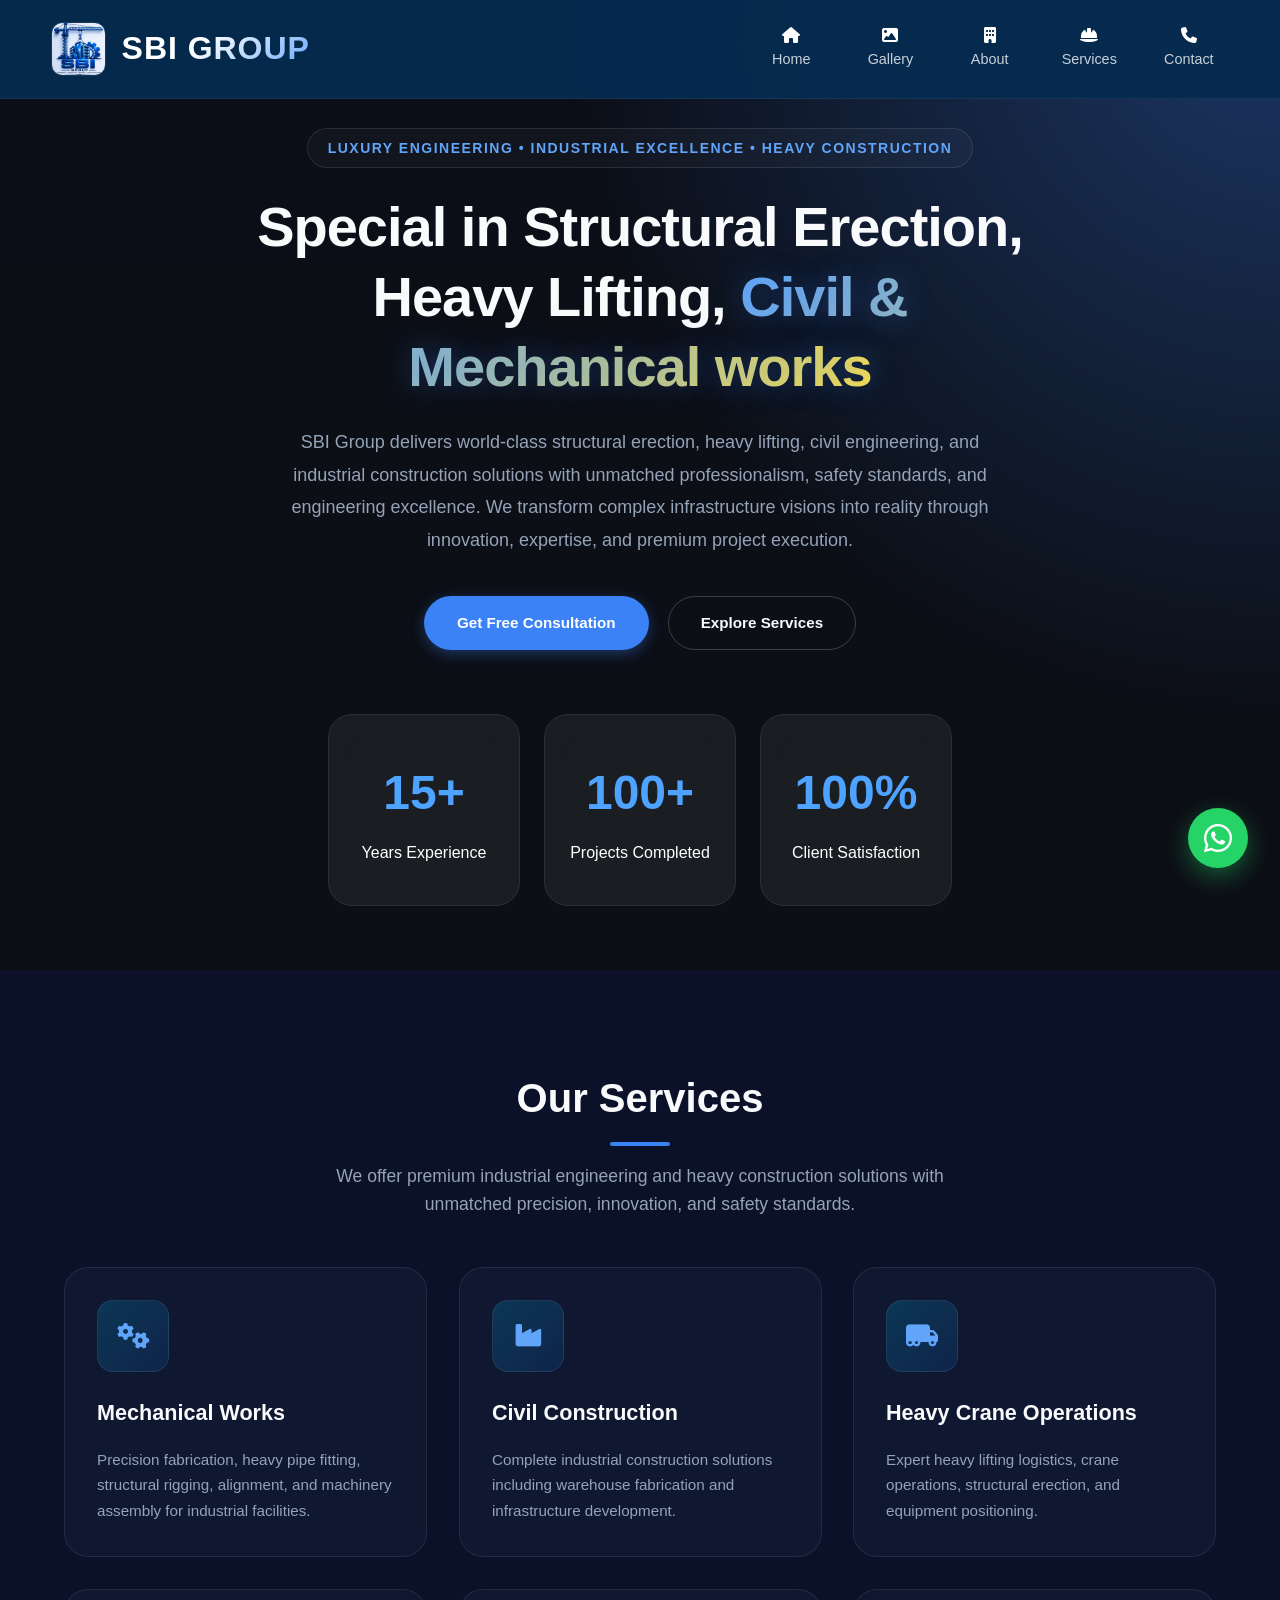
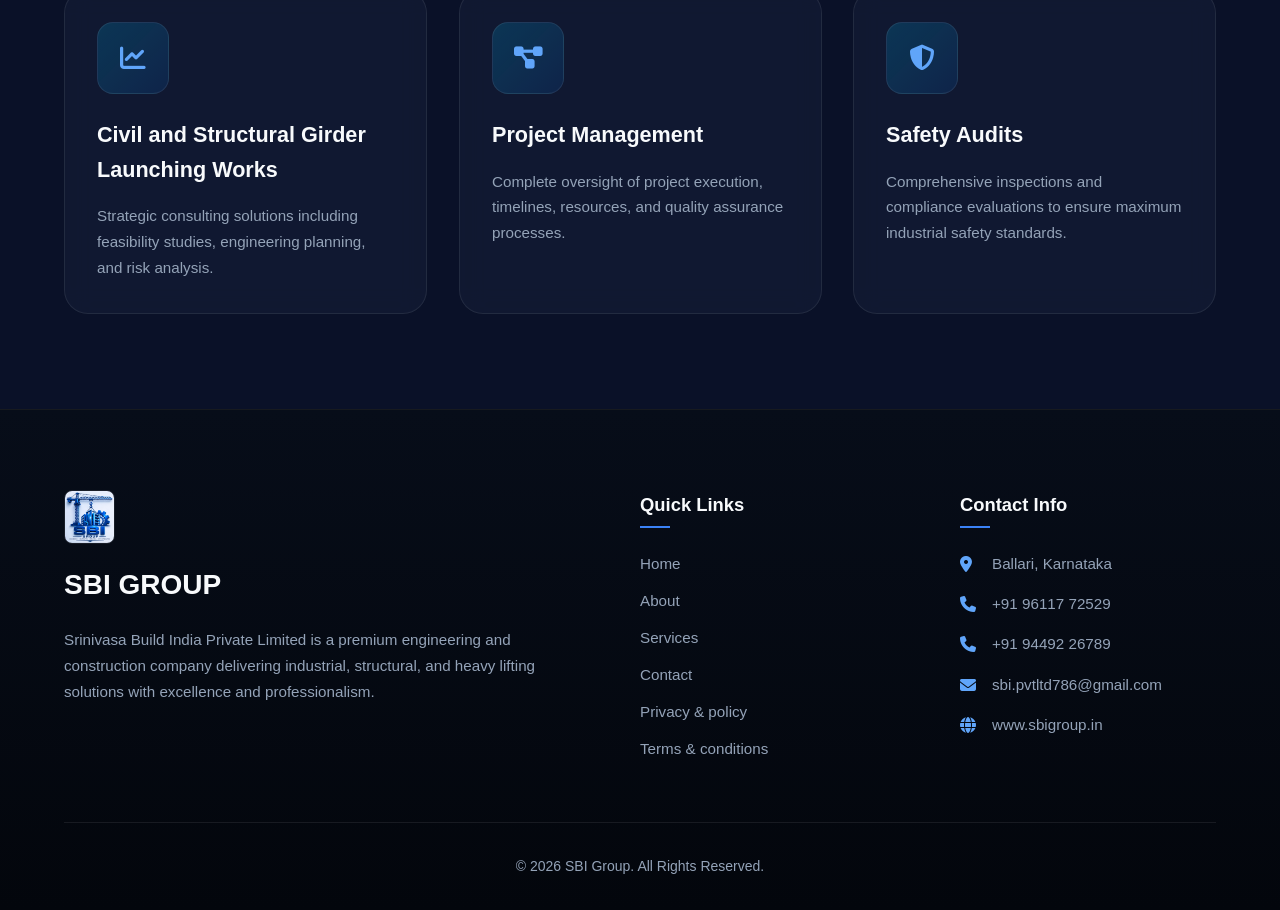
==== commit 6b395f35: "updated gallery ,about page and add project page" ====
--- a/index.html
+++ b/index.html
@@ -64,8 +64,8 @@
             </span>
 
             <h1>
-                Building Future India With
-                <span>Precision & Strength</span>
+                Special in Structural Erection, Heavy Lifting,
+                <span>Civil & Mechanical works</span>
             </h1>
 
             <p>
@@ -94,7 +94,7 @@
                 </div>
 
                 <div class="stat-box">
-                    <h2>250+</h2>
+                    <h2>100+</h2>
                     <span>Projects Completed</span>
                 </div>
 
@@ -120,94 +120,167 @@
             unmatched precision, innovation, and safety standards.
         </p>
 
-        <div class="cards">
-
-            <div class="card service-card" data-aos="zoom-in">
-
-                <div class="service-icon">
+        <div class="cards services-cards">
+
+            <!-- ================= CARD ================= -->
+
+            <div class="card service-card"
+                data-service="mechanical"
+                data-aos="zoom-in">
+
+                <div class="service-icon">
+
                     <i class="fas fa-gears"></i>
-                </div>
-
-                <h3>Mechanical Works</h3>
-
-                <p>
-                    Precision fabrication, heavy pipe fitting, structural rigging,
-                    alignment, and machinery assembly for industrial facilities.
-                </p>
-
-            </div>
-
-            <div class="card service-card" data-aos="zoom-in" data-aos-delay="100">
-
-                <div class="service-icon">
+
+                </div>
+
+                <h3 class="service-title">
+                    Mechanical Works
+                </h3>
+
+                <p>
+
+                    Precision fabrication, heavy pipe fitting,
+                    structural rigging, alignment,
+                    and machinery assembly
+                    for industrial facilities.
+
+                </p>
+
+            </div>
+
+            <!-- ================= CARD ================= -->
+
+            <div class="card service-card"
+                data-service="construction"
+                data-aos="zoom-in"
+                data-aos-delay="100">
+
+                <div class="service-icon">
+
                     <i class="fas fa-industry"></i>
-                </div>
-
-                <h3>Industrial Construction</h3>
-
-                <p>
-                    Complete industrial construction solutions including warehouse
-                    fabrication and infrastructure development.
-                </p>
-
-            </div>
-
-            <div class="card service-card" data-aos="zoom-in" data-aos-delay="200">
-
-                <div class="service-icon">
-                    <i class="fas fa-truck-monster"></i>
-                </div>
-
-                <h3>Heavy Machinery Operations</h3>
-
-                <p>
-                    Expert heavy lifting logistics, crane operations,
-                    structural erection, and equipment positioning.
-                </p>
-
-            </div>
-
-            <div class="card service-card" data-aos="zoom-in">
-
-                <div class="service-icon">
+
+                </div>
+
+                <h3 class="service-title">
+                    Civil Construction
+                </h3>
+
+                <p>
+
+                    Complete industrial construction solutions
+                    including warehouse fabrication
+                    and infrastructure development.
+
+                </p>
+
+            </div>
+
+            <!-- ================= CARD ================= -->
+
+            <div class="card service-card"
+                data-service="machinery"
+                data-aos="zoom-in"
+                data-aos-delay="200">
+
+                <div class="service-icon">
+
+                    <i class="fas fa-truck-moving"></i>
+
+                </div>
+
+                <h3 class="service-title">
+                    Heavy Crane Operations
+                </h3>
+
+                <p>
+
+                    Expert heavy lifting logistics,
+                    crane operations,
+                    structural erection,
+                    and equipment positioning.
+
+                </p>
+
+            </div>
+
+            <!-- ================= CARD ================= -->
+
+            <div class="card service-card"
+                data-service="consulting"
+                data-aos="zoom-in">
+
+                <div class="service-icon">
+
                     <i class="fas fa-chart-line"></i>
-                </div>
-
-                <h3>Consulting Services</h3>
-
-                <p>
-                    Strategic consulting solutions including feasibility studies,
-                    engineering planning, and risk analysis.
-                </p>
-
-            </div>
-
-            <div class="card service-card" data-aos="zoom-in" data-aos-delay="100">
-
-                <div class="service-icon">
+
+                </div>
+
+                <h3 class="service-title" data-service="consulting">
+                    Civil and Structural Girder Launching Works
+                </h3>
+
+                <p>
+
+                    Strategic consulting solutions
+                    including feasibility studies,
+                    engineering planning,
+                    and risk analysis.
+
+                </p>
+
+            </div>
+
+            <!-- ================= CARD ================= -->
+
+            <div class="card service-card"
+                data-service="management"
+                data-aos="zoom-in"
+                data-aos-delay="100">
+
+                <div class="service-icon">
+
                     <i class="fas fa-diagram-project"></i>
-                </div>
-
-                <h3>Project Management</h3>
-
-                <p>
-                    Complete oversight of project execution, timelines,
-                    resources, and quality assurance processes.
-                </p>
-
-            </div>
-
-            <div class="card service-card" data-aos="zoom-in" data-aos-delay="200">
-
-                <div class="service-icon">
+
+                </div>
+
+                <h3 class="service-title" data-service="management">
+                    Project Management
+                </h3>
+
+                <p>
+
+                    Complete oversight of project execution,
+                    timelines, resources,
+                    and quality assurance processes.
+
+                </p>
+
+            </div>
+
+            <!-- ================= CARD ================= -->
+
+            <div class="card service-card"
+                data-service="safety"
+                data-aos="zoom-in"
+                data-aos-delay="200">
+
+                <div class="service-icon">
+
                     <i class="fas fa-shield-halved"></i>
-                </div>
-
-                <h3>Safety Audits</h3>
-
-                <p>
-                    Comprehensive inspections and compliance evaluations
+
+                </div>
+
+                <h3 class="service-title" data-service="safety">
+                    Safety Audits
+                </h3>
+
+                <p>
+
+                    Comprehensive inspections
+                    and compliance evaluations
                     to ensure maximum industrial safety standards.
+
                 </p>
 
             </div>
--- a/css/style.css
+++ b/css/style.css
@@ -209,9 +209,12 @@
     text-align: center;
     overflow: hidden;
     background: linear-gradient(rgba(12, 14, 18, 0.8), rgba(12, 14, 18, 0.85)),
-        url('https://images.unsplash.com/photo-1504307651254-35680f356dfd?q=80&w=1600&auto=format&fit=crop') no-repeat center center/cover;
-}
-
+        url('../images/sponge\ ore.jpg') no-repeat center center/cover;
+}
+
+.service-title{
+    cursor: pointer;
+}
 .hero-overlay {
     position: absolute;
     inset: 0;
@@ -1058,6 +1061,7 @@
     transition: all 0.4s ease;
 
     margin: auto;
+    cursor: pointer;
 }
 
 
@@ -2411,4 +2415,549 @@
     nav a {
         white-space: nowrap !important;
     }
+}
+/* ================= SERVICE DETAILS ================= */
+/* 
+.service-details{
+    margin-top:60px;
+    display:grid;
+    grid-template-columns:1fr 1fr;
+    gap:40px;
+    align-items:start;
+}
+
+.service-content{
+
+    background:rgba(255,255,255,.05);
+
+    padding:35px;
+
+    border-radius:20px;
+
+    border:1px solid rgba(255,255,255,.08);
+}
+
+.service-content h2{
+
+    font-size:2rem;
+
+    margin-bottom:20px;
+
+    color:#4da3ff;
+}
+
+.service-content p{
+
+    color:#d9d9d9;
+
+    line-height:1.8;
+
+    margin-bottom:20px;
+}
+
+.service-content ul{
+
+    padding-left:20px;
+}
+
+.service-content li{
+
+    margin-bottom:12px;
+
+    color:white;
+}
+
+.service-gallery{
+
+    display:flex;
+
+    justify-content:center;
+}
+
+.service-gallery .gallery-grid{
+
+    display:grid;
+
+    grid-template-columns:repeat(2,1fr);
+
+    gap:20px;
+}
+
+.service-gallery .gallery-card{
+
+    height:220px;
+}
+@media(max-width:768px){
+
+.service-details{
+
+grid-template-columns:1fr;
+
+}
+
+.service-gallery .gallery-grid{
+
+grid-template-columns:1fr;
+
+}
+
+} */
+ /* ================= SERVICE DETAILS ================= */
+
+/* ================= SERVICE DETAILS ================= */
+
+.service-details{
+    display:flex;
+    align-items:flex-start;
+    gap:40px;
+    margin-top:4rem;
+}
+
+/* LEFT SIDE */
+
+.service-content{
+    width:35%;
+    flex:none;
+}
+
+.service-content h2{
+    margin-bottom:1rem;
+}
+
+.service-content p{
+    margin-bottom:1.5rem;
+    line-height:1.8;
+}
+
+.service-content ul{
+    padding-left:1.2rem;
+}
+
+.service-content li{
+    margin-bottom:12px;
+}
+
+/* RIGHT SIDE */
+
+.service-gallery{
+    width:65%;
+    flex:none;
+}
+
+/* 3 COLUMN IMAGE GRID */
+
+#service-gallery{
+    display:grid;
+    grid-template-columns:repeat(3, minmax(0,1fr));
+    gap:18px;
+    width:100%;
+}
+
+#service-gallery .gallery-card{
+    width:100%;
+    overflow:hidden;
+    border-radius:12px;
+}
+
+#service-gallery img{
+    width:100%;
+    height:220px;
+    object-fit:cover;
+    display:block;
+    border-radius:12px;
+    transition:.4s;
+}
+
+#service-gallery img:hover{
+    transform:scale(1.05);
+}
+
+/* ================= RESPONSIVE ================= */
+
+@media (max-width:768px){
+
+    .service-details{
+        flex-direction:column;
+    }
+
+    .service-content,
+    .service-gallery{
+        width:100%;
+    }
+
+    #service-gallery{
+        grid-template-columns:repeat(2,1fr);
+    }
+
+    #service-gallery img{
+        height:180px;
+    }
+
+}
+
+@media (max-width:480px){
+
+    #service-gallery{
+        grid-template-columns:1fr;
+    }
+
+}
+
+@media (max-width:480px){
+
+    #service-gallery{
+        grid-template-columns:1fr;
+    }
+
+}
+#service-description{
+    white-space: pre-line;
+}
+/* ================= PROJECT DETAILS PAGE ================= */
+
+.project-header{
+    width:90%;
+    margin:40px auto 20px;
+}
+
+.back-btn{
+    display:inline-flex;
+    align-items:center;
+    gap:10px;
+    padding:12px 22px;
+    background:#0d6efd;
+    color:#fff;
+    text-decoration:none;
+    border-radius:10px;
+    font-weight:600;
+    transition:.3s;
+}
+
+.back-btn:hover{
+    background:#084298;
+}
+
+.project-details-container{
+    width:90%;
+    margin:30px auto 60px;
+    display:flex;
+    gap:35px;
+    align-items:flex-start;
+}
+
+.project-content-card,
+.project-image-card{
+    background:#fff;
+    border-radius:18px;
+    padding:15px;
+    box-shadow:0 10px 30px rgba(0,0,0,.12);
+}
+
+.project-content-card{
+    width:45%;
+}
+
+.project-image-card{
+    width:55%;
+}
+
+.project-image-card img{
+    width:100%;
+    border-radius:15px;
+    display:block;
+    object-fit:cover;
+    transition:.4s;
+}
+
+.project-image-card img:hover{
+    transform:scale(1.03);
+}
+
+@media(max-width:992px){
+
+    .project-details-container{
+        flex-direction:column;
+    }
+
+    .project-content-card,
+    .project-image-card{
+        width:100%;
+    }
+
+}
+.project-details-container{
+    width:90%;
+    margin:30px auto 60px;
+    display:flex;
+    gap:35px;
+    align-items:flex-start;
+}
+
+.project-header{
+    width:90%;
+    margin:0 auto 20px;
+    padding-top:120px;
+}
+.project-category{
+    display:inline-block;
+    background:#0d6efd;
+    color:#fff;
+    padding:8px 16px;
+    border-radius:30px;
+    font-size:.9rem;
+    margin-bottom:20px;
+}
+
+.project-content-card h1{
+    font-size:2rem;
+    margin-bottom:20px;
+    color:#1f2937;
+}
+
+.project-content-card p{
+    line-height:1.9;
+    color:#555;
+    margin-bottom:30px;
+    white-space:pre-line;
+}
+
+.project-content-card h3{
+    margin-bottom:15px;
+    color:#0d6efd;
+}
+
+.project-content-card ul{
+    padding-left:22px;
+}
+
+.project-content-card li{
+    margin-bottom:12px;
+    color:#444;
+}
+/* =====================================================
+   OWNERS SECTION
+===================================================== */
+
+.owners-section{
+
+    display:flex;
+
+    justify-content:center;
+
+    gap:2rem;
+
+    margin:4rem auto 5rem;
+
+    flex-wrap:wrap;
+}
+
+.owner-card{
+
+    flex:1;
+
+    max-width:32rem;
+
+    background:rgba(255,255,255,.05);
+
+    border:1px solid rgba(255,255,255,.08);
+
+    border-radius:1.5rem;
+
+    padding:2rem;
+
+    display:flex;
+
+    align-items:center;
+
+    gap:1.5rem;
+
+    backdrop-filter:blur(12px);
+
+    transition:.35s ease;
+
+    box-shadow:0 12px 30px rgba(0,0,0,.15);
+}
+
+.owner-card:hover{
+
+    transform:translateY(-8px);
+
+    border-color:rgba(77,163,255,.35);
+
+    box-shadow:0 18px 40px rgba(0,0,0,.35);
+}
+
+.owner-image{
+
+    width:9rem;
+
+    height:9rem;
+
+    flex-shrink:0;
+}
+
+.owner-image img{
+
+    width:100%;
+
+    height:100%;
+
+    object-fit:cover;
+
+    border-radius:50%;
+
+    border:4px solid #4da3ff;
+
+    transition:.4s ease;
+}
+
+.owner-card:hover .owner-image img{
+
+    transform:scale(1.05);
+}
+
+.owner-info{
+
+    flex:1;
+}
+
+.owner-info h3{
+
+    color:#fff;
+
+    font-size:1.5rem;
+
+    margin-bottom:.4rem;
+}
+
+.owner-info span{
+
+    display:inline-block;
+
+    color:#4da3ff;
+
+    font-weight:600;
+
+    margin-bottom:1rem;
+}
+
+.owner-info p{
+
+    color:var(--text-muted);
+
+    line-height:1.8;
+}
+
+/* ================= TABLET ================= */
+
+@media(max-width:992px){
+
+    .owner-card{
+
+        max-width:100%;
+    }
+
+}
+
+/* ================= MOBILE ================= */
+
+@media(max-width:768px){
+
+    .owners-section{
+
+        gap:1.5rem;
+    }
+
+    .owner-card{
+
+        flex-direction:column;
+
+        text-align:center;
+
+        padding:2rem 1.5rem;
+    }
+
+    .owner-image{
+
+        width:8rem;
+
+        height:8rem;
+    }
+
+    .owner-info h3{
+
+        font-size:1.3rem;
+    }
+
+}
+
+/* ================= SMALL MOBILE ================= */
+
+@media(max-width:480px){
+
+    .owners-section{
+
+        margin:3rem auto;
+    }
+
+    .owner-card{
+
+        padding:1.5rem;
+    }
+
+    .owner-image{
+
+        width:7rem;
+
+        height:7rem;
+    }
+
+    .owner-info p{
+
+        font-size:.95rem;
+    }
+
+}
+.mechanical-subfilters{
+
+display:none;
+
+justify-content:center;
+
+gap:15px;
+
+margin-top:20px;
+
+flex-wrap:wrap;
+
+}
+
+.sub-filter-btn{
+
+padding:10px 22px;
+
+border:none;
+
+cursor:pointer;
+
+background:rgba(255,255,255,.08);
+
+color:white;
+
+border-radius:40px;
+
+transition:.3s;
+
+}
+
+.sub-filter-btn:hover,
+.sub-filter-btn.active{
+
+background:#0d6efd;
+
+}
+.gallery-grid{
+
+    transition:opacity .3s ease;
+
 }
